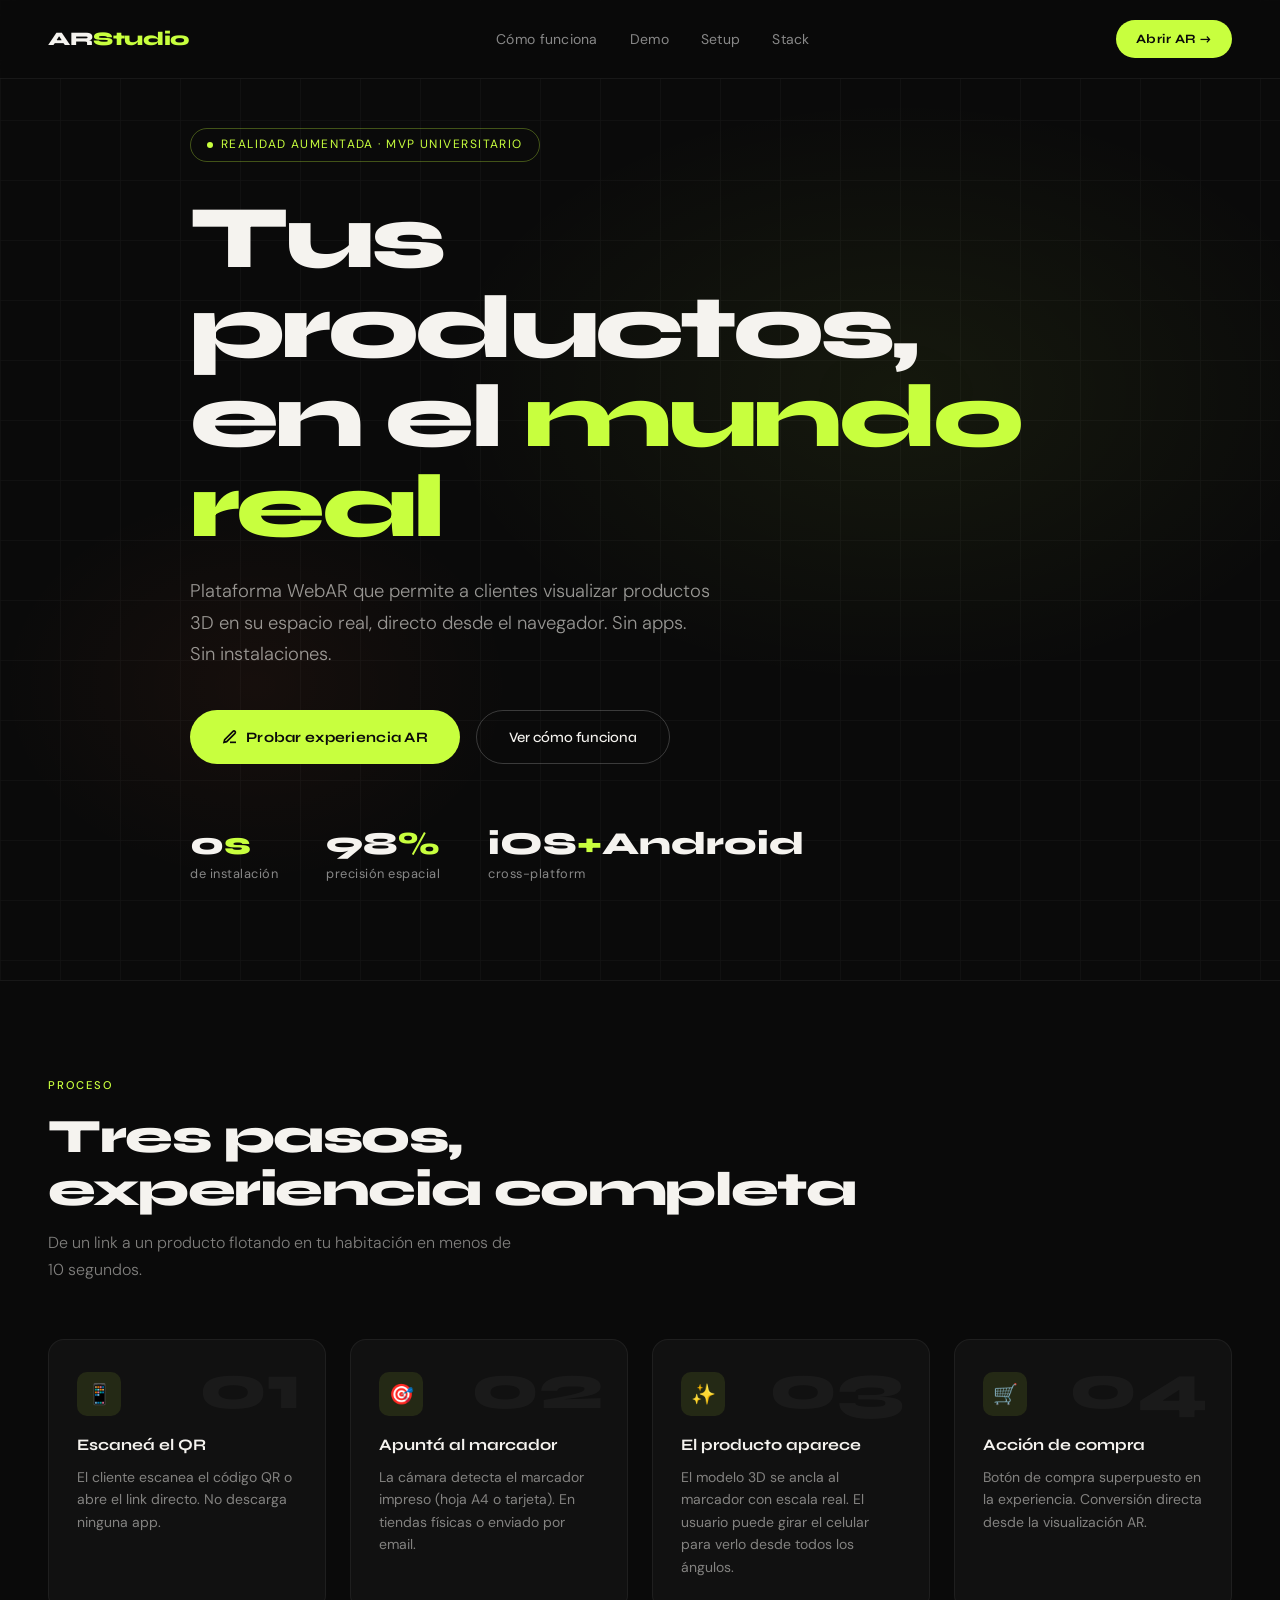
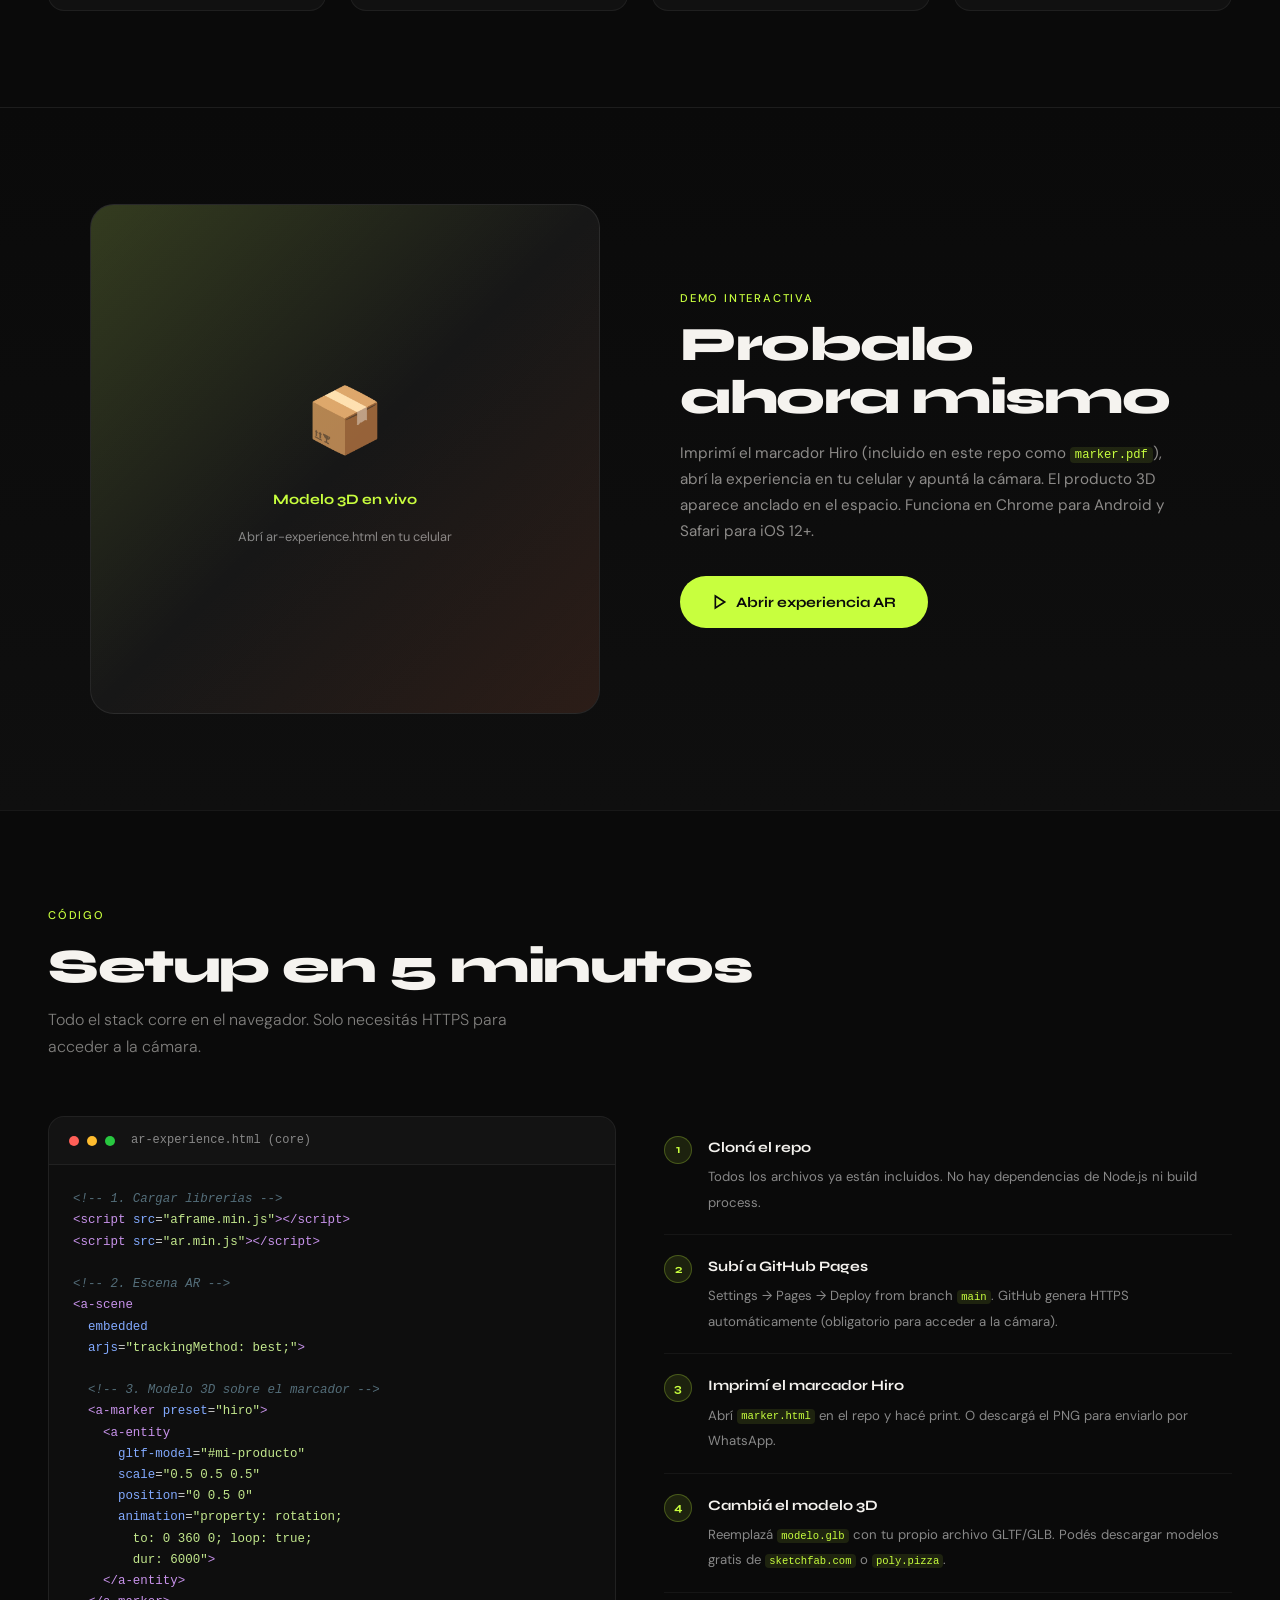
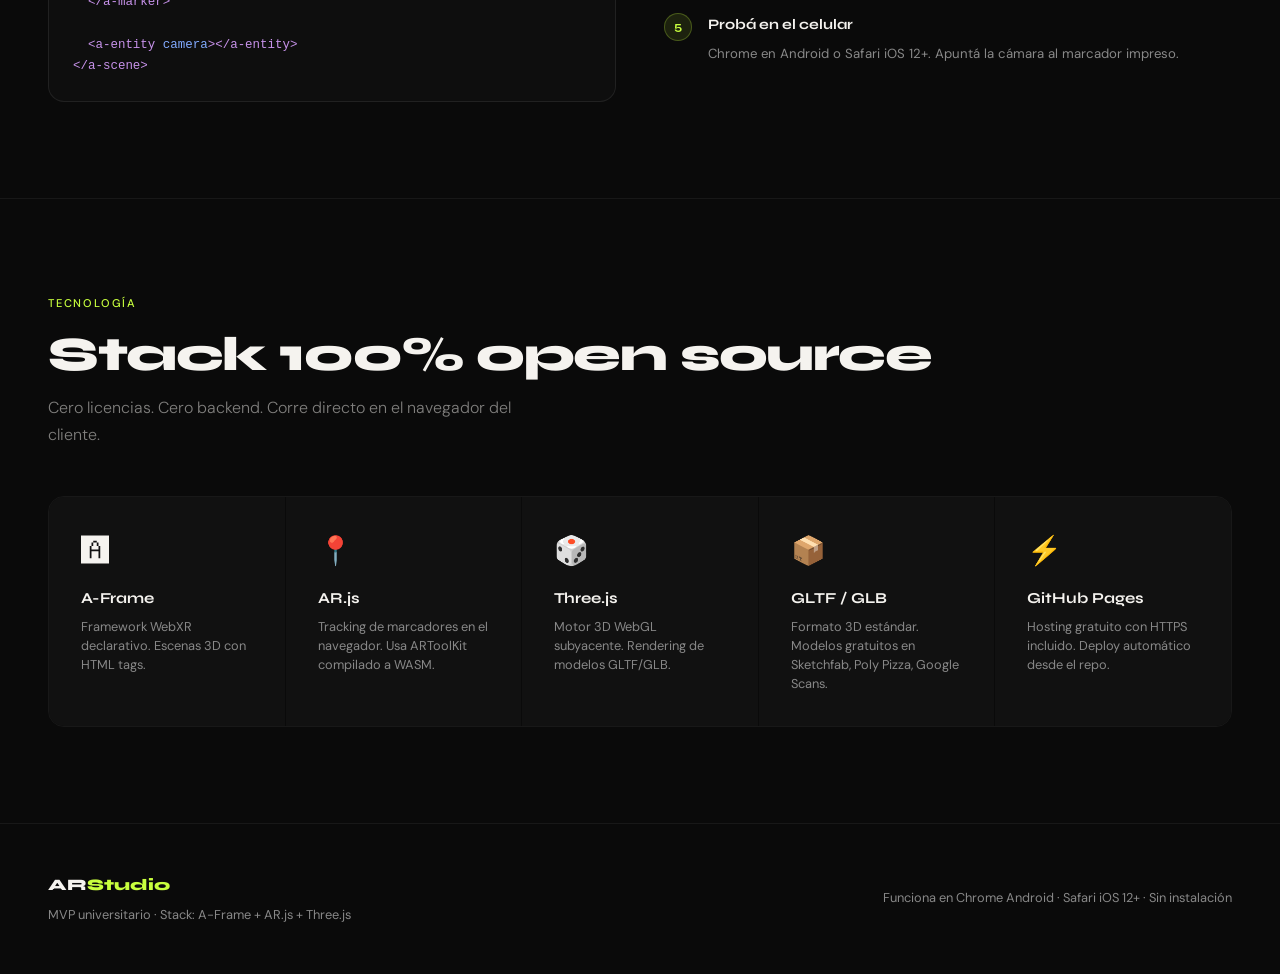
==== index.html @ fd7f3091 "feat: MVP WebAR inicial — A-Frame + AR.js + marcador Hiro" ====
<!DOCTYPE html>
<html lang="es">
<head>
<meta charset="UTF-8">
<meta name="viewport" content="width=device-width, initial-scale=1.0">
<title>ARStudio — Visualizador AR de Productos</title>
<link rel="preconnect" href="https://fonts.googleapis.com">
<link href="https://fonts.googleapis.com/css2?family=Syne:wght@400;500;700;800&family=DM+Sans:ital,opsz,wght@0,9..40,300;0,9..40,400;1,9..40,300&display=swap" rel="stylesheet">
<style>
:root {
  --black: #0a0a0a;
  --white: #f5f3ef;
  --accent: #c8ff3e;
  --accent2: #ff6b35;
  --gray: #888;
  --card-bg: #111;
}
* { margin: 0; padding: 0; box-sizing: border-box; }
html { scroll-behavior: smooth; }
body {
  background: var(--black);
  color: var(--white);
  font-family: 'DM Sans', sans-serif;
  font-size: 16px;
  line-height: 1.6;
  overflow-x: hidden;
}

/* NAV */
nav {
  position: fixed; top: 0; left: 0; right: 0; z-index: 100;
  display: flex; align-items: center; justify-content: space-between;
  padding: 1.25rem 3rem;
  border-bottom: 1px solid rgba(255,255,255,0.06);
  backdrop-filter: blur(12px);
  background: rgba(10,10,10,0.85);
}
.logo {
  font-family: 'Syne', sans-serif;
  font-weight: 800; font-size: 1.2rem;
  letter-spacing: -0.02em;
}
.logo span { color: var(--accent); }
.nav-links { display: flex; gap: 2rem; }
.nav-links a {
  color: var(--gray); font-size: 0.875rem;
  text-decoration: none; letter-spacing: 0.02em;
  transition: color 0.2s;
}
.nav-links a:hover { color: var(--white); }
.nav-cta {
  background: var(--accent); color: var(--black);
  font-family: 'Syne', sans-serif; font-weight: 700;
  font-size: 0.8rem; letter-spacing: 0.04em;
  padding: 0.55rem 1.25rem; border-radius: 2rem;
  text-decoration: none; transition: transform 0.15s, background 0.2s;
}
.nav-cta:hover { transform: scale(1.04); background: #d4ff52; }

/* HERO */
.hero {
  min-height: 100vh;
  display: grid; place-items: center;
  padding: 8rem 3rem 6rem;
  position: relative; overflow: hidden;
}
.hero-bg {
  position: absolute; inset: 0; z-index: 0;
  background:
    radial-gradient(ellipse 60% 50% at 70% 40%, rgba(200,255,62,0.06) 0%, transparent 60%),
    radial-gradient(ellipse 40% 40% at 20% 70%, rgba(255,107,53,0.05) 0%, transparent 50%);
}
.hero-grid {
  position: absolute; inset: 0; z-index: 0; opacity: 0.035;
  background-image: linear-gradient(rgba(255,255,255,0.8) 1px, transparent 1px),
    linear-gradient(90deg, rgba(255,255,255,0.8) 1px, transparent 1px);
  background-size: 60px 60px;
}
.hero-inner { position: relative; z-index: 1; max-width: 900px; }
.hero-tag {
  display: inline-flex; align-items: center; gap: 0.5rem;
  font-size: 0.75rem; font-weight: 400; letter-spacing: 0.12em;
  text-transform: uppercase; color: var(--accent);
  border: 1px solid rgba(200,255,62,0.3);
  padding: 0.4rem 1rem; border-radius: 2rem; margin-bottom: 2rem;
  animation: fadeUp 0.6s ease both;
}
.hero-tag::before {
  content: ''; width: 6px; height: 6px; border-radius: 50%;
  background: var(--accent); animation: pulse 2s infinite;
}
@keyframes pulse { 0%,100%{opacity:1;transform:scale(1)} 50%{opacity:0.5;transform:scale(0.8)} }
h1 {
  font-family: 'Syne', sans-serif;
  font-size: clamp(3rem, 7vw, 6rem);
  font-weight: 800; line-height: 1;
  letter-spacing: -0.04em;
  animation: fadeUp 0.6s 0.1s ease both;
}
h1 em { font-style: normal; color: var(--accent); }
.hero-sub {
  margin-top: 1.5rem; font-size: 1.15rem;
  color: rgba(245,243,239,0.6); max-width: 520px;
  font-weight: 300; line-height: 1.7;
  animation: fadeUp 0.6s 0.2s ease both;
}
.hero-actions {
  display: flex; gap: 1rem; margin-top: 2.5rem; flex-wrap: wrap;
  animation: fadeUp 0.6s 0.3s ease both;
}
.btn-primary {
  background: var(--accent); color: var(--black);
  font-family: 'Syne', sans-serif; font-weight: 700;
  font-size: 0.9rem; letter-spacing: 0.02em;
  padding: 0.9rem 2rem; border-radius: 2rem;
  text-decoration: none; display: inline-flex; align-items: center; gap: 0.5rem;
  transition: transform 0.15s, box-shadow 0.15s;
}
.btn-primary:hover { transform: translateY(-2px); box-shadow: 0 8px 24px rgba(200,255,62,0.3); }
.btn-secondary {
  color: var(--white); font-family: 'Syne', sans-serif; font-weight: 500;
  font-size: 0.9rem; padding: 0.9rem 2rem; border-radius: 2rem;
  text-decoration: none; border: 1px solid rgba(255,255,255,0.2);
  transition: border-color 0.2s, background 0.2s;
}
.btn-secondary:hover { border-color: rgba(255,255,255,0.5); background: rgba(255,255,255,0.05); }
.hero-stats {
  display: flex; gap: 3rem; margin-top: 4rem;
  animation: fadeUp 0.6s 0.4s ease both;
}
.stat-num {
  font-family: 'Syne', sans-serif; font-size: 2rem; font-weight: 800;
  color: var(--white); line-height: 1;
}
.stat-num span { color: var(--accent); }
.stat-label { font-size: 0.8rem; color: var(--gray); margin-top: 0.25rem; letter-spacing: 0.04em; }

@keyframes fadeUp {
  from { opacity: 0; transform: translateY(20px); }
  to { opacity: 1; transform: translateY(0); }
}

/* SECTION BASE */
section { padding: 6rem 3rem; }
.section-label {
  font-size: 0.7rem; letter-spacing: 0.16em; text-transform: uppercase;
  color: var(--accent); margin-bottom: 1rem; font-weight: 500;
}
h2 {
  font-family: 'Syne', sans-serif; font-size: clamp(2rem, 4vw, 3rem);
  font-weight: 800; letter-spacing: -0.03em; line-height: 1.1;
}
.section-sub {
  color: rgba(245,243,239,0.5); font-size: 1rem;
  max-width: 480px; margin-top: 0.75rem; line-height: 1.7; font-weight: 300;
}

/* HOW IT WORKS */
#como-funciona { border-top: 1px solid rgba(255,255,255,0.06); }
.steps-grid {
  display: grid; grid-template-columns: repeat(auto-fit, minmax(220px, 1fr));
  gap: 1.5rem; margin-top: 3.5rem;
}
.step-card {
  background: var(--card-bg);
  border: 1px solid rgba(255,255,255,0.06);
  border-radius: 16px; padding: 2rem 1.75rem;
  position: relative; overflow: hidden;
  transition: border-color 0.3s, transform 0.3s;
}
.step-card:hover { border-color: rgba(200,255,62,0.2); transform: translateY(-4px); }
.step-num {
  font-family: 'Syne', sans-serif; font-size: 4rem; font-weight: 800;
  color: rgba(255,255,255,0.04); position: absolute;
  top: 1rem; right: 1.5rem; line-height: 1;
}
.step-icon {
  width: 44px; height: 44px; border-radius: 10px;
  background: rgba(200,255,62,0.1); display: flex; align-items: center;
  justify-content: center; font-size: 1.25rem; margin-bottom: 1rem;
}
.step-title {
  font-family: 'Syne', sans-serif; font-size: 1rem; font-weight: 700;
  margin-bottom: 0.5rem;
}
.step-desc { font-size: 0.875rem; color: rgba(245,243,239,0.5); line-height: 1.6; }

/* DEMO SECTION */
#demo {
  background: linear-gradient(180deg, var(--black) 0%, #0f0f0f 100%);
  border-top: 1px solid rgba(255,255,255,0.06);
}
.demo-inner {
  display: grid; grid-template-columns: 1fr 1fr; gap: 5rem; align-items: center;
  max-width: 1100px; margin: 0 auto;
}
.demo-visual {
  aspect-ratio: 1; border-radius: 24px;
  background: linear-gradient(135deg, #1a1a1a 0%, #141414 100%);
  border: 1px solid rgba(255,255,255,0.08);
  display: flex; flex-direction: column; align-items: center; justify-content: center;
  gap: 1rem; position: relative; overflow: hidden;
}
.demo-visual::before {
  content: ''; position: absolute; inset: -1px;
  background: linear-gradient(135deg, rgba(200,255,62,0.15), transparent 50%, rgba(255,107,53,0.1));
  border-radius: inherit; pointer-events: none;
}
.demo-icon { font-size: 4rem; }
.demo-label {
  font-family: 'Syne', sans-serif; font-size: 0.9rem; font-weight: 700;
  color: var(--accent);
}
.demo-sub-label { font-size: 0.8rem; color: var(--gray); }
.demo-content .section-label { margin-bottom: 0.75rem; }
.demo-content h2 { margin-bottom: 1rem; }
.demo-content p { color: rgba(245,243,239,0.55); font-size: 0.95rem; line-height: 1.7; margin-bottom: 2rem; }
.demo-link {
  display: inline-flex; align-items: center; gap: 0.5rem;
  background: var(--accent); color: var(--black);
  font-family: 'Syne', sans-serif; font-weight: 700; font-size: 0.9rem;
  padding: 0.9rem 2rem; border-radius: 2rem; text-decoration: none;
  transition: transform 0.15s, box-shadow 0.15s;
}
.demo-link:hover { transform: translateY(-2px); box-shadow: 0 8px 24px rgba(200,255,62,0.3); }
.demo-link svg { width: 16px; height: 16px; }

/* SETUP */
#setup { border-top: 1px solid rgba(255,255,255,0.06); }
.setup-grid { display: grid; grid-template-columns: 1fr 1fr; gap: 3rem; margin-top: 3.5rem; align-items: start; }
.code-block {
  background: #0e0e0e; border: 1px solid rgba(255,255,255,0.08);
  border-radius: 16px; overflow: hidden;
}
.code-header {
  display: flex; align-items: center; gap: 0.5rem;
  padding: 0.875rem 1.25rem;
  border-bottom: 1px solid rgba(255,255,255,0.06);
  background: rgba(255,255,255,0.02);
}
.dot { width: 10px; height: 10px; border-radius: 50%; }
.dot-r { background: #ff5f57; }
.dot-y { background: #febc2e; }
.dot-g { background: #28c840; }
.code-filename { font-size: 0.75rem; color: var(--gray); margin-left: 0.5rem; font-family: monospace; }
.code-block pre {
  padding: 1.5rem; font-family: 'Courier New', monospace;
  font-size: 0.78rem; line-height: 1.7; color: #ccc;
  overflow-x: auto; white-space: pre;
}
.code-block .kw { color: #c792ea; }
.code-block .str { color: #c3e88d; }
.code-block .attr { color: #82aaff; }
.code-block .val { color: #f78c6c; }
.code-block .cm { color: #546e7a; font-style: italic; }
.setup-steps-list { list-style: none; }
.setup-steps-list li {
  display: flex; gap: 1rem; padding: 1.25rem 0;
  border-bottom: 1px solid rgba(255,255,255,0.05);
}
.setup-steps-list li:last-child { border-bottom: none; }
.setup-step-n {
  width: 28px; height: 28px; border-radius: 50%; flex-shrink: 0;
  background: rgba(200,255,62,0.1); border: 1px solid rgba(200,255,62,0.25);
  display: flex; align-items: center; justify-content: center;
  font-family: 'Syne', sans-serif; font-size: 0.75rem; font-weight: 700; color: var(--accent);
}
.setup-step-text strong { display: block; font-family: 'Syne', sans-serif; font-size: 0.9rem; margin-bottom: 0.25rem; }
.setup-step-text span { font-size: 0.825rem; color: var(--gray); line-height: 1.6; }
code {
  font-family: monospace; background: rgba(200,255,62,0.1);
  color: var(--accent); padding: 0.1em 0.4em; border-radius: 4px; font-size: 0.8em;
}

/* STACK */
#stack { border-top: 1px solid rgba(255,255,255,0.06); }
.stack-grid { display: grid; grid-template-columns: repeat(auto-fit, minmax(200px, 1fr)); gap: 1px; margin-top: 3rem; border: 1px solid rgba(255,255,255,0.06); border-radius: 16px; overflow: hidden; }
.stack-item { padding: 2rem; background: var(--card-bg); transition: background 0.2s; }
.stack-item:hover { background: #161616; }
.stack-logo { font-size: 1.75rem; margin-bottom: 0.75rem; }
.stack-name { font-family: 'Syne', sans-serif; font-size: 0.95rem; font-weight: 700; margin-bottom: 0.4rem; }
.stack-role { font-size: 0.8rem; color: var(--gray); line-height: 1.5; }

/* FOOTER */
footer {
  padding: 3rem; border-top: 1px solid rgba(255,255,255,0.06);
  display: flex; justify-content: space-between; align-items: center; flex-wrap: gap;
  gap: 1rem;
}
.footer-logo { font-family: 'Syne', sans-serif; font-weight: 800; }
.footer-logo span { color: var(--accent); }
.footer-note { font-size: 0.8rem; color: var(--gray); }

/* RESPONSIVE */
@media (max-width: 768px) {
  nav { padding: 1rem 1.25rem; }
  .nav-links { display: none; }
  section { padding: 4rem 1.25rem; }
  .hero { padding: 7rem 1.25rem 4rem; }
  .hero-stats { gap: 1.5rem; flex-wrap: wrap; }
  .demo-inner { grid-template-columns: 1fr; gap: 2.5rem; }
  .setup-grid { grid-template-columns: 1fr; }
  footer { flex-direction: column; align-items: flex-start; }
}
</style>
</head>
<body>

<nav>
  <div class="logo">AR<span>Studio</span></div>
  <div class="nav-links">
    <a href="#como-funciona">Cómo funciona</a>
    <a href="#demo">Demo</a>
    <a href="#setup">Setup</a>
    <a href="#stack">Stack</a>
  </div>
  <a href="ar-experience.html" class="nav-cta">Abrir AR →</a>
</nav>

<section class="hero">
  <div class="hero-bg"></div>
  <div class="hero-grid"></div>
  <div class="hero-inner">
    <div class="hero-tag">Realidad Aumentada · MVP Universitario</div>
    <h1>Tus productos,<br>en el <em>mundo real</em></h1>
    <p class="hero-sub">
      Plataforma WebAR que permite a clientes visualizar productos 3D en su espacio real, 
      directo desde el navegador. Sin apps. Sin instalaciones.
    </p>
    <div class="hero-actions">
      <a href="ar-experience.html" class="btn-primary">
        <svg width="16" height="16" viewBox="0 0 24 24" fill="none" stroke="currentColor" stroke-width="2.5"><path d="M12 20h9"/><path d="M16.5 3.5a2.121 2.121 0 013 3L7 19l-4 1 1-4L16.5 3.5z"/></svg>
        Probar experiencia AR
      </a>
      <a href="#como-funciona" class="btn-secondary">Ver cómo funciona</a>
    </div>
    <div class="hero-stats">
      <div>
        <div class="stat-num">0<span>s</span></div>
        <div class="stat-label">de instalación</div>
      </div>
      <div>
        <div class="stat-num">98<span>%</span></div>
        <div class="stat-label">precisión espacial</div>
      </div>
      <div>
        <div class="stat-num">iOS<span>+</span>Android</div>
        <div class="stat-label">cross-platform</div>
      </div>
    </div>
  </div>
</section>

<section id="como-funciona">
  <div class="section-label">Proceso</div>
  <h2>Tres pasos,<br>experiencia completa</h2>
  <p class="section-sub">De un link a un producto flotando en tu habitación en menos de 10 segundos.</p>
  <div class="steps-grid">
    <div class="step-card">
      <div class="step-num">01</div>
      <div class="step-icon">📱</div>
      <div class="step-title">Escaneá el QR</div>
      <div class="step-desc">El cliente escanea el código QR o abre el link directo. No descarga ninguna app.</div>
    </div>
    <div class="step-card">
      <div class="step-icon">🎯</div>
      <div class="step-num">02</div>
      <div class="step-title">Apuntá al marcador</div>
      <div class="step-desc">La cámara detecta el marcador impreso (hoja A4 o tarjeta). En tiendas físicas o enviado por email.</div>
    </div>
    <div class="step-card">
      <div class="step-icon">✨</div>
      <div class="step-num">03</div>
      <div class="step-title">El producto aparece</div>
      <div class="step-desc">El modelo 3D se ancla al marcador con escala real. El usuario puede girar el celular para verlo desde todos los ángulos.</div>
    </div>
    <div class="step-card">
      <div class="step-icon">🛒</div>
      <div class="step-num">04</div>
      <div class="step-title">Acción de compra</div>
      <div class="step-desc">Botón de compra superpuesto en la experiencia. Conversión directa desde la visualización AR.</div>
    </div>
  </div>
</section>

<section id="demo">
  <div class="demo-inner">
    <div class="demo-visual">
      <div class="demo-icon">📦</div>
      <div class="demo-label">Modelo 3D en vivo</div>
      <div class="demo-sub-label">Abrí ar-experience.html en tu celular</div>
    </div>
    <div class="demo-content">
      <div class="section-label">Demo interactiva</div>
      <h2>Probalo ahora mismo</h2>
      <p>
        Imprimí el marcador Hiro (incluido en este repo como <code>marker.pdf</code>), 
        abrí la experiencia en tu celular y apuntá la cámara. El producto 3D aparece anclado en el espacio.
        Funciona en Chrome para Android y Safari para iOS 12+.
      </p>
      <a href="ar-experience.html" class="demo-link">
        <svg viewBox="0 0 24 24" fill="none" stroke="currentColor" stroke-width="2.5"><polygon points="5 3 19 12 5 21 5 3"></polygon></svg>
        Abrir experiencia AR
      </a>
    </div>
  </div>
</section>

<section id="setup">
  <div class="section-label">Código</div>
  <h2>Setup en 5 minutos</h2>
  <p class="section-sub">Todo el stack corre en el navegador. Solo necesitás HTTPS para acceder a la cámara.</p>
  <div class="setup-grid">
    <div class="code-block">
      <div class="code-header">
        <div class="dot dot-r"></div><div class="dot dot-y"></div><div class="dot dot-g"></div>
        <span class="code-filename">ar-experience.html (core)</span>
      </div>
      <pre><span class="cm">&lt;!-- 1. Cargar librerías --&gt;</span>
<span class="kw">&lt;script</span> <span class="attr">src</span>=<span class="str">"aframe.min.js"</span><span class="kw">&gt;&lt;/script&gt;</span>
<span class="kw">&lt;script</span> <span class="attr">src</span>=<span class="str">"ar.min.js"</span><span class="kw">&gt;&lt;/script&gt;</span>

<span class="cm">&lt;!-- 2. Escena AR --&gt;</span>
<span class="kw">&lt;a-scene</span>
  <span class="attr">embedded</span>
  <span class="attr">arjs</span>=<span class="str">"trackingMethod: best;"</span><span class="kw">&gt;</span>

  <span class="cm">&lt;!-- 3. Modelo 3D sobre el marcador --&gt;</span>
  <span class="kw">&lt;a-marker</span> <span class="attr">preset</span>=<span class="str">"hiro"</span><span class="kw">&gt;</span>
    <span class="kw">&lt;a-entity</span>
      <span class="attr">gltf-model</span>=<span class="str">"#mi-producto"</span>
      <span class="attr">scale</span>=<span class="str">"0.5 0.5 0.5"</span>
      <span class="attr">position</span>=<span class="str">"0 0.5 0"</span>
      <span class="attr">animation</span>=<span class="str">"property: rotation;
        to: 0 360 0; loop: true;
        dur: 6000"</span><span class="kw">&gt;
    &lt;/a-entity&gt;</span>
  <span class="kw">&lt;/a-marker&gt;</span>

  <span class="kw">&lt;a-entity</span> <span class="attr">camera</span><span class="kw">&gt;&lt;/a-entity&gt;</span>
<span class="kw">&lt;/a-scene&gt;</span></pre>
    </div>
    <ul class="setup-steps-list">
      <li>
        <div class="setup-step-n">1</div>
        <div class="setup-step-text">
          <strong>Cloná el repo</strong>
          <span>Todos los archivos ya están incluidos. No hay dependencias de Node.js ni build process.</span>
        </div>
      </li>
      <li>
        <div class="setup-step-n">2</div>
        <div class="setup-step-text">
          <strong>Subí a GitHub Pages</strong>
          <span>Settings → Pages → Deploy from branch <code>main</code>. GitHub genera HTTPS automáticamente (obligatorio para acceder a la cámara).</span>
        </div>
      </li>
      <li>
        <div class="setup-step-n">3</div>
        <div class="setup-step-text">
          <strong>Imprimí el marcador Hiro</strong>
          <span>Abrí <code>marker.html</code> en el repo y hacé print. O descargá el PNG para enviarlo por WhatsApp.</span>
        </div>
      </li>
      <li>
        <div class="setup-step-n">4</div>
        <div class="setup-step-text">
          <strong>Cambiá el modelo 3D</strong>
          <span>Reemplazá <code>modelo.glb</code> con tu propio archivo GLTF/GLB. Podés descargar modelos gratis de <code>sketchfab.com</code> o <code>poly.pizza</code>.</span>
        </div>
      </li>
      <li>
        <div class="setup-step-n">5</div>
        <div class="setup-step-text">
          <strong>Probá en el celular</strong>
          <span>Chrome en Android o Safari iOS 12+. Apuntá la cámara al marcador impreso.</span>
        </div>
      </li>
    </ul>
  </div>
</section>

<section id="stack">
  <div class="section-label">Tecnología</div>
  <h2>Stack 100% open source</h2>
  <p class="section-sub">Cero licencias. Cero backend. Corre directo en el navegador del cliente.</p>
  <div class="stack-grid">
    <div class="stack-item">
      <div class="stack-logo">🅰</div>
      <div class="stack-name">A-Frame</div>
      <div class="stack-role">Framework WebXR declarativo. Escenas 3D con HTML tags.</div>
    </div>
    <div class="stack-item">
      <div class="stack-logo">📍</div>
      <div class="stack-name">AR.js</div>
      <div class="stack-role">Tracking de marcadores en el navegador. Usa ARToolKit compilado a WASM.</div>
    </div>
    <div class="stack-item">
      <div class="stack-logo">🎲</div>
      <div class="stack-name">Three.js</div>
      <div class="stack-role">Motor 3D WebGL subyacente. Rendering de modelos GLTF/GLB.</div>
    </div>
    <div class="stack-item">
      <div class="stack-logo">📦</div>
      <div class="stack-name">GLTF / GLB</div>
      <div class="stack-role">Formato 3D estándar. Modelos gratuitos en Sketchfab, Poly Pizza, Google Scans.</div>
    </div>
    <div class="stack-item">
      <div class="stack-logo">⚡</div>
      <div class="stack-name">GitHub Pages</div>
      <div class="stack-role">Hosting gratuito con HTTPS incluido. Deploy automático desde el repo.</div>
    </div>
  </div>
</section>

<footer>
  <div>
    <div class="footer-logo">AR<span>Studio</span></div>
    <div class="footer-note" style="margin-top: 0.5rem;">MVP universitario · Stack: A-Frame + AR.js + Three.js</div>
  </div>
  <div class="footer-note">
    Funciona en Chrome Android · Safari iOS 12+ · Sin instalación
  </div>
</footer>

</body>
</html>
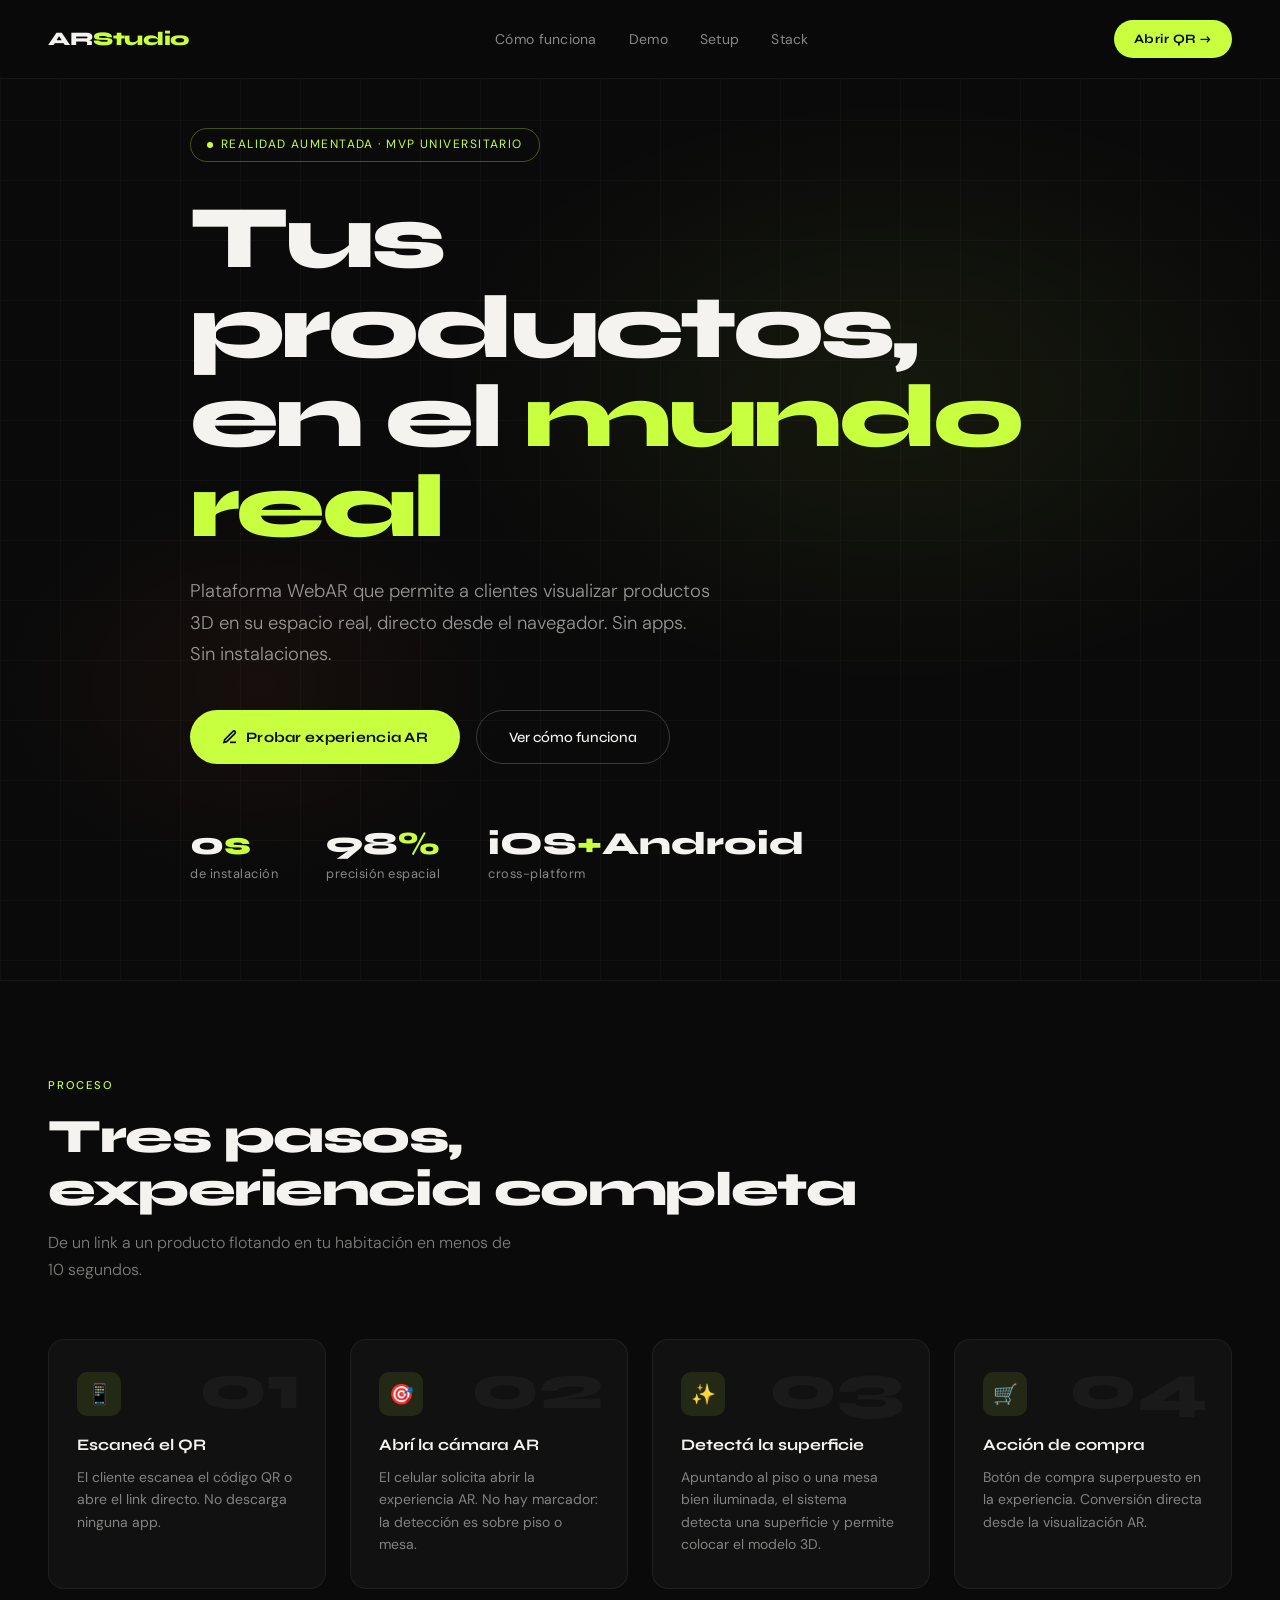
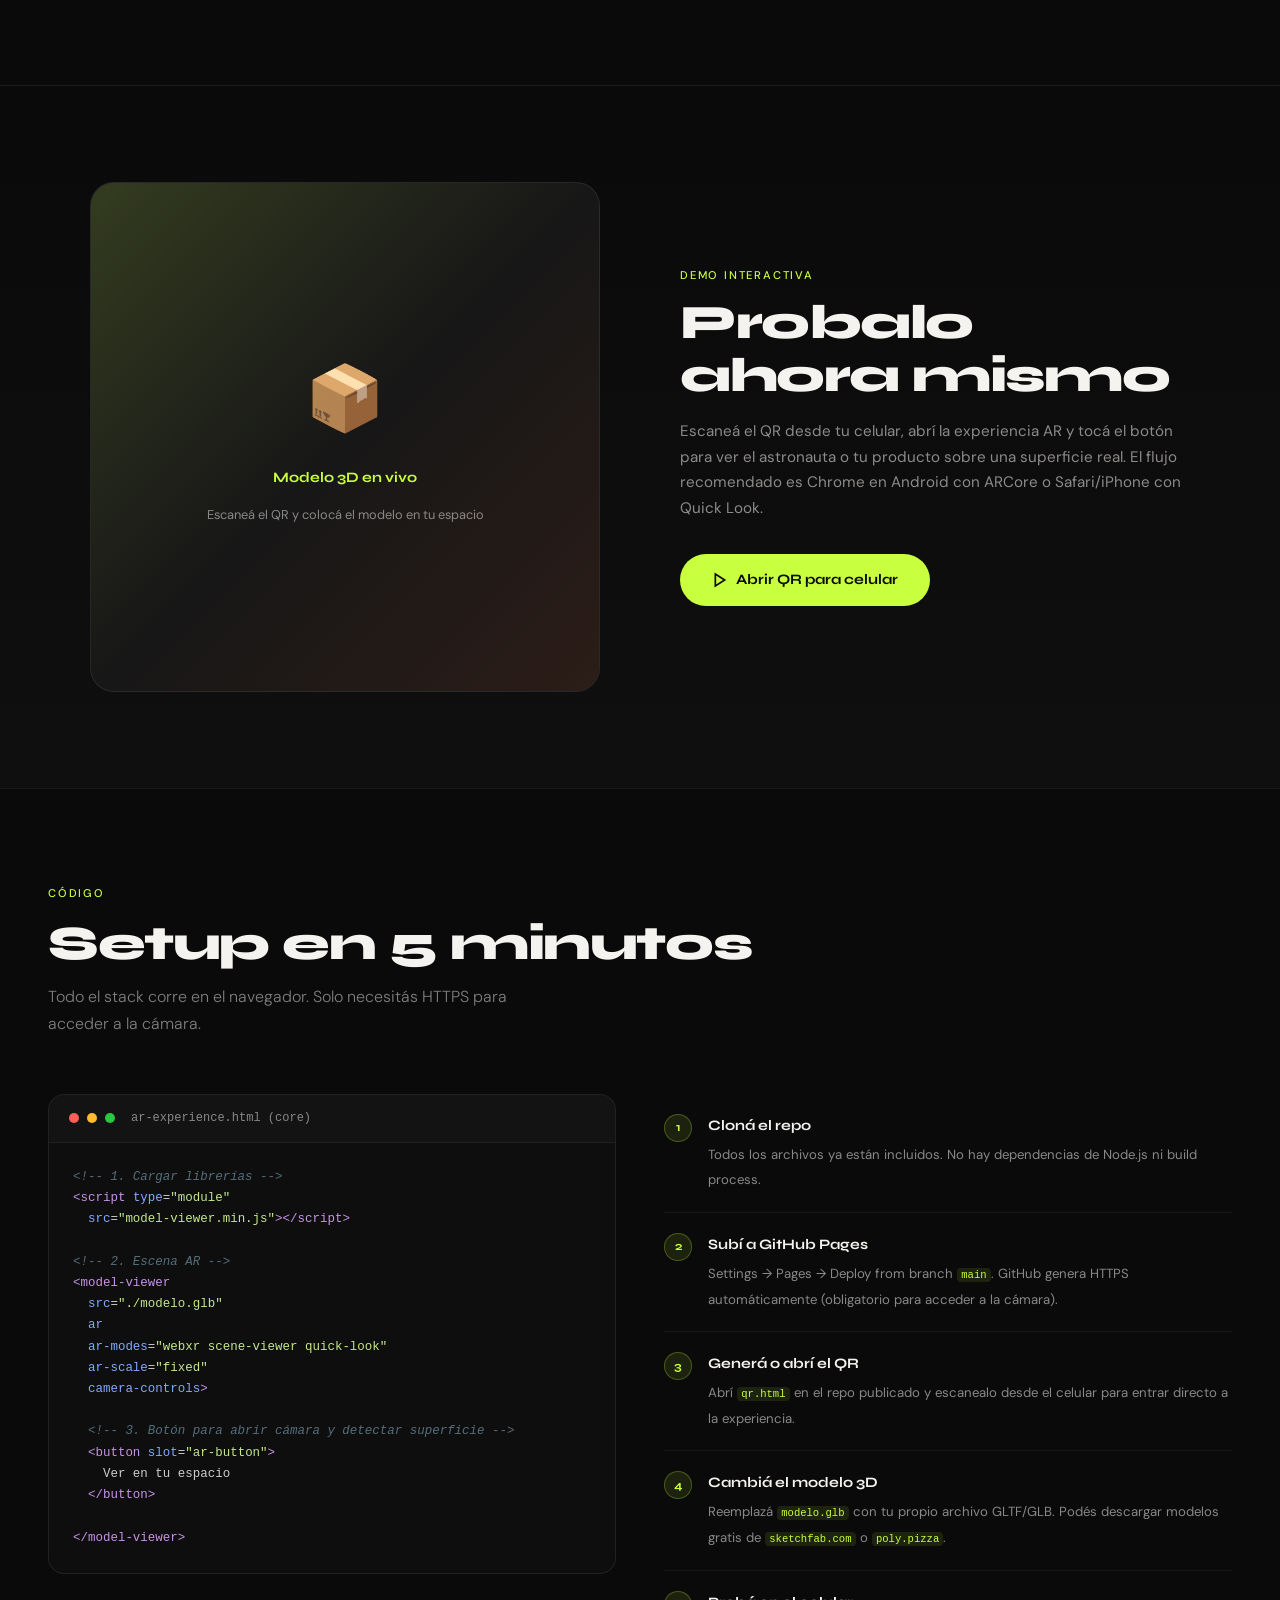
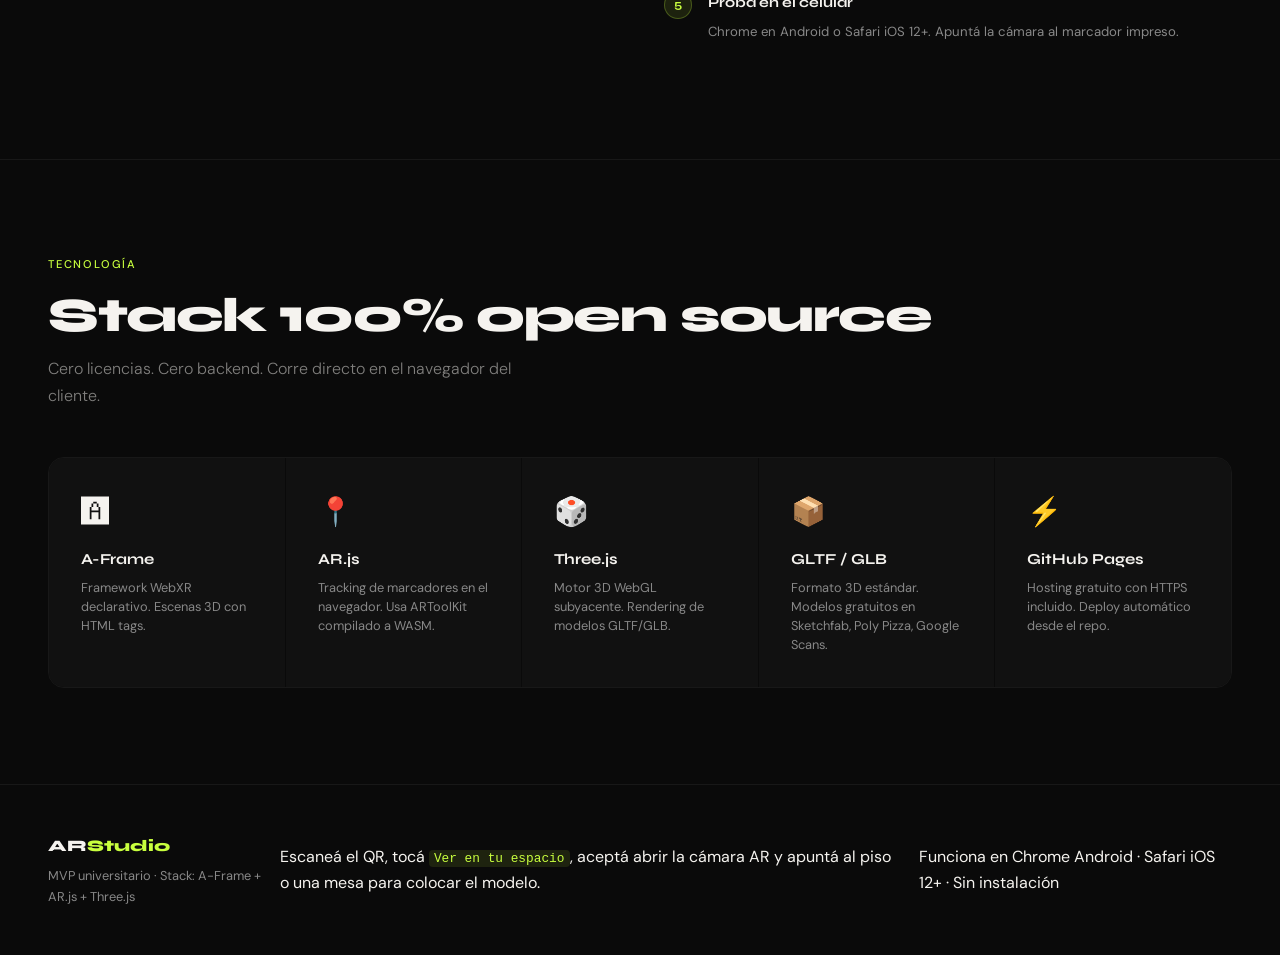
==== commit 5a982461: "feat: flujo móvil completo con QR y AR de superficie" ====
--- a/index.html
+++ b/index.html
@@ -314,7 +314,7 @@
     <a href="#setup">Setup</a>
     <a href="#stack">Stack</a>
   </div>
-  <a href="ar-experience.html" class="nav-cta">Abrir AR →</a>
+  <a href="qr.html" class="nav-cta">Abrir QR →</a>
 </nav>
 
 <section class="hero">
@@ -365,14 +365,14 @@
     <div class="step-card">
       <div class="step-icon">🎯</div>
       <div class="step-num">02</div>
-      <div class="step-title">Apuntá al marcador</div>
-      <div class="step-desc">La cámara detecta el marcador impreso (hoja A4 o tarjeta). En tiendas físicas o enviado por email.</div>
+      <div class="step-title">Abrí la cámara AR</div>
+      <div class="step-desc">El celular solicita abrir la experiencia AR. No hay marcador: la detección es sobre piso o mesa.</div>
     </div>
     <div class="step-card">
       <div class="step-icon">✨</div>
       <div class="step-num">03</div>
-      <div class="step-title">El producto aparece</div>
-      <div class="step-desc">El modelo 3D se ancla al marcador con escala real. El usuario puede girar el celular para verlo desde todos los ángulos.</div>
+      <div class="step-title">Detectá la superficie</div>
+      <div class="step-desc">Apuntando al piso o una mesa bien iluminada, el sistema detecta una superficie y permite colocar el modelo 3D.</div>
     </div>
     <div class="step-card">
       <div class="step-icon">🛒</div>
@@ -388,19 +388,18 @@
     <div class="demo-visual">
       <div class="demo-icon">📦</div>
       <div class="demo-label">Modelo 3D en vivo</div>
-      <div class="demo-sub-label">Abrí ar-experience.html en tu celular</div>
+      <div class="demo-sub-label">Escaneá el QR y colocá el modelo en tu espacio</div>
     </div>
     <div class="demo-content">
       <div class="section-label">Demo interactiva</div>
       <h2>Probalo ahora mismo</h2>
       <p>
-        Imprimí el marcador Hiro (incluido en este repo como <code>marker.pdf</code>), 
-        abrí la experiencia en tu celular y apuntá la cámara. El producto 3D aparece anclado en el espacio.
-        Funciona en Chrome para Android y Safari para iOS 12+.
+        Escaneá el QR desde tu celular, abrí la experiencia AR y tocá el botón para ver el astronauta o tu producto sobre una superficie real.
+        El flujo recomendado es Chrome en Android con ARCore o Safari/iPhone con Quick Look.
       </p>
-      <a href="ar-experience.html" class="demo-link">
+      <a href="qr.html" class="demo-link">
         <svg viewBox="0 0 24 24" fill="none" stroke="currentColor" stroke-width="2.5"><polygon points="5 3 19 12 5 21 5 3"></polygon></svg>
-        Abrir experiencia AR
+        Abrir QR para celular
       </a>
     </div>
   </div>
@@ -417,28 +416,23 @@
         <span class="code-filename">ar-experience.html (core)</span>
       </div>
       <pre><span class="cm">&lt;!-- 1. Cargar librerías --&gt;</span>
-<span class="kw">&lt;script</span> <span class="attr">src</span>=<span class="str">"aframe.min.js"</span><span class="kw">&gt;&lt;/script&gt;</span>
-<span class="kw">&lt;script</span> <span class="attr">src</span>=<span class="str">"ar.min.js"</span><span class="kw">&gt;&lt;/script&gt;</span>
+<span class="kw">&lt;script</span> <span class="attr">type</span>=<span class="str">"module"</span>
+  <span class="attr">src</span>=<span class="str">"model-viewer.min.js"</span><span class="kw">&gt;&lt;/script&gt;</span>
 
 <span class="cm">&lt;!-- 2. Escena AR --&gt;</span>
-<span class="kw">&lt;a-scene</span>
-  <span class="attr">embedded</span>
-  <span class="attr">arjs</span>=<span class="str">"trackingMethod: best;"</span><span class="kw">&gt;</span>
-
-  <span class="cm">&lt;!-- 3. Modelo 3D sobre el marcador --&gt;</span>
-  <span class="kw">&lt;a-marker</span> <span class="attr">preset</span>=<span class="str">"hiro"</span><span class="kw">&gt;</span>
-    <span class="kw">&lt;a-entity</span>
-      <span class="attr">gltf-model</span>=<span class="str">"#mi-producto"</span>
-      <span class="attr">scale</span>=<span class="str">"0.5 0.5 0.5"</span>
-      <span class="attr">position</span>=<span class="str">"0 0.5 0"</span>
-      <span class="attr">animation</span>=<span class="str">"property: rotation;
-        to: 0 360 0; loop: true;
-        dur: 6000"</span><span class="kw">&gt;
-    &lt;/a-entity&gt;</span>
-  <span class="kw">&lt;/a-marker&gt;</span>
-
-  <span class="kw">&lt;a-entity</span> <span class="attr">camera</span><span class="kw">&gt;&lt;/a-entity&gt;</span>
-<span class="kw">&lt;/a-scene&gt;</span></pre>
+<span class="kw">&lt;model-viewer</span>
+  <span class="attr">src</span>=<span class="str">"./modelo.glb"</span>
+  <span class="attr">ar</span>
+  <span class="attr">ar-modes</span>=<span class="str">"webxr scene-viewer quick-look"</span>
+  <span class="attr">ar-scale</span>=<span class="str">"fixed"</span>
+  <span class="attr">camera-controls</span><span class="kw">&gt;</span>
+
+  <span class="cm">&lt;!-- 3. Botón para abrir cámara y detectar superficie --&gt;</span>
+  <span class="kw">&lt;button</span> <span class="attr">slot</span>=<span class="str">"ar-button"</span><span class="kw">&gt;</span>
+    Ver en tu espacio
+  <span class="kw">&lt;/button&gt;</span>
+
+<span class="kw">&lt;/model-viewer&gt;</span></pre>
     </div>
     <ul class="setup-steps-list">
       <li>
@@ -458,8 +452,8 @@
       <li>
         <div class="setup-step-n">3</div>
         <div class="setup-step-text">
-          <strong>Imprimí el marcador Hiro</strong>
-          <span>Abrí <code>marker.html</code> en el repo y hacé print. O descargá el PNG para enviarlo por WhatsApp.</span>
+          <strong>Generá o abrí el QR</strong>
+          <span>Abrí <code>qr.html</code> en el repo publicado y escanealo desde el celular para entrar directo a la experiencia.</span>
         </div>
       </li>
       <li>
@@ -518,7 +512,7 @@
     <div class="footer-logo">AR<span>Studio</span></div>
     <div class="footer-note" style="margin-top: 0.5rem;">MVP universitario · Stack: A-Frame + AR.js + Three.js</div>
   </div>
-  <div class="footer-note">
+          <span>Escaneá el QR, tocá <code>Ver en tu espacio</code>, aceptá abrir la cámara AR y apuntá al piso o una mesa para colocar el modelo.</span>
     Funciona en Chrome Android · Safari iOS 12+ · Sin instalación
   </div>
 </footer>
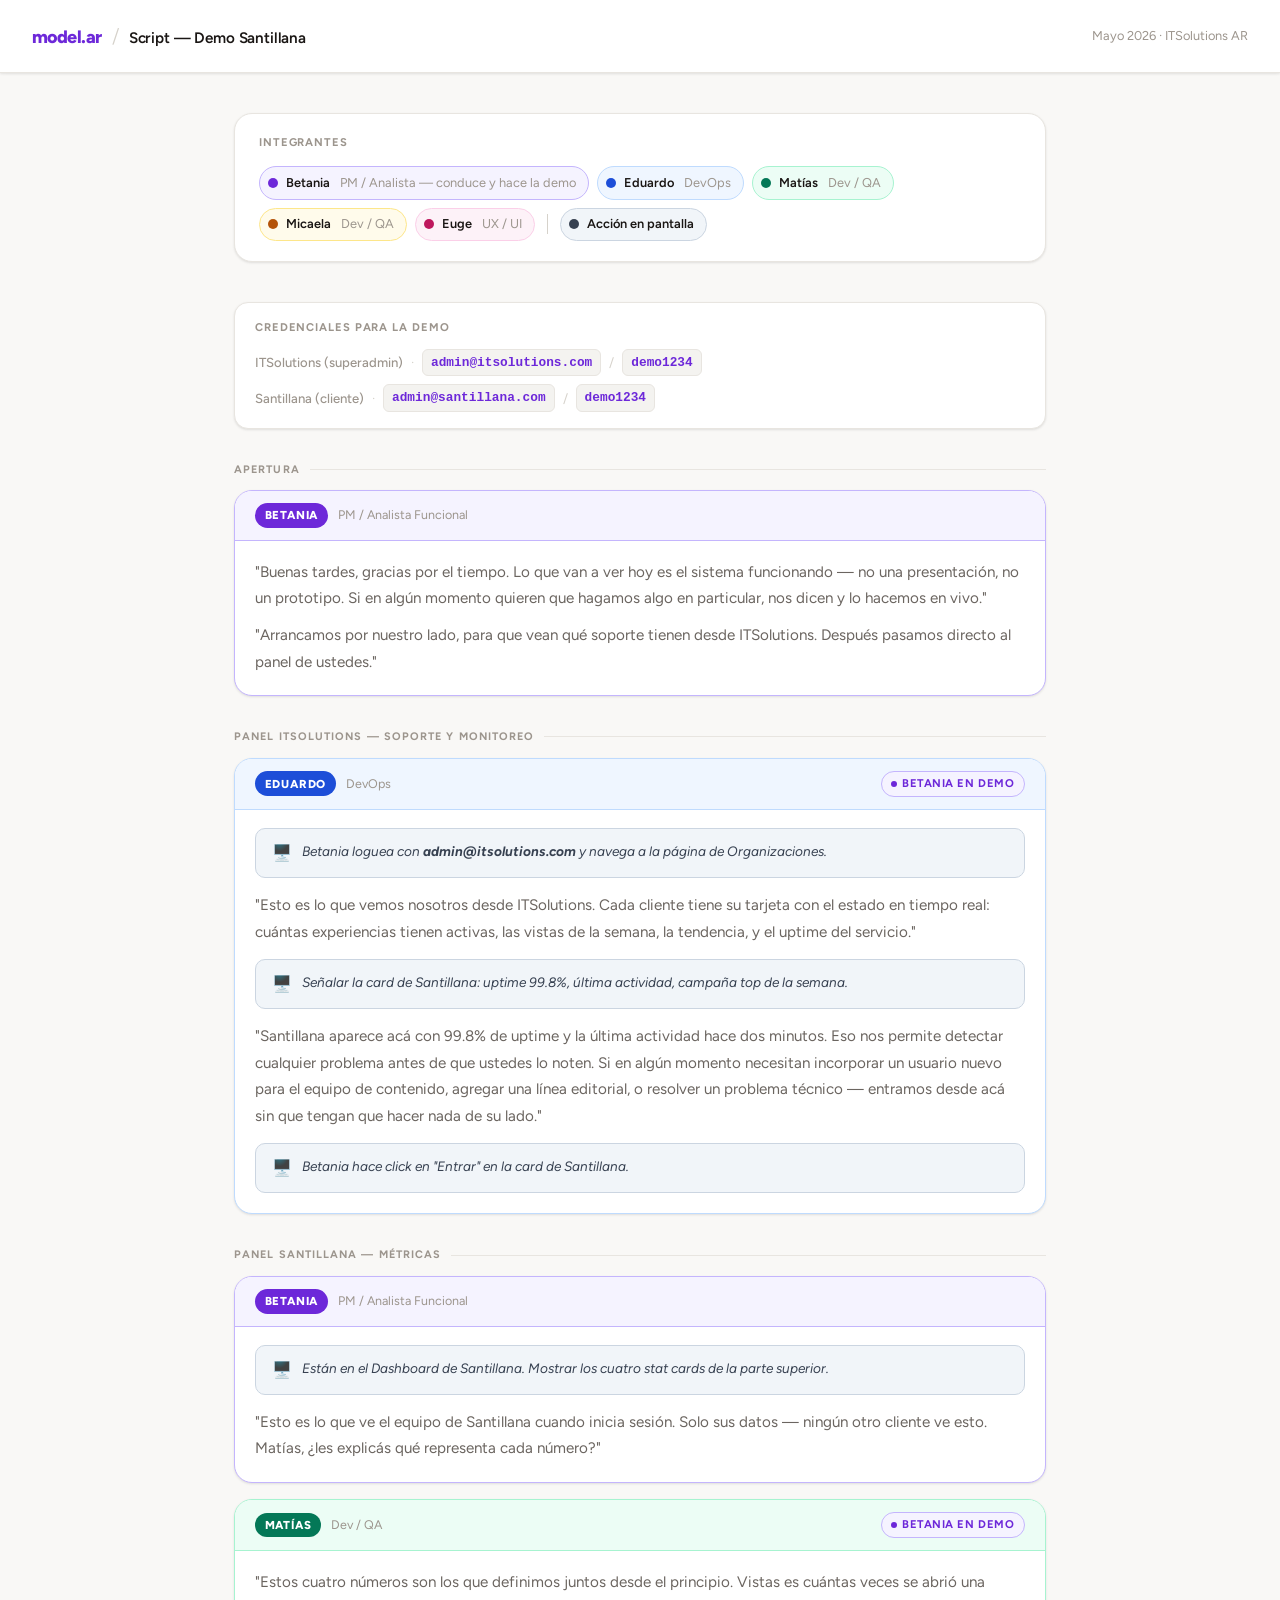
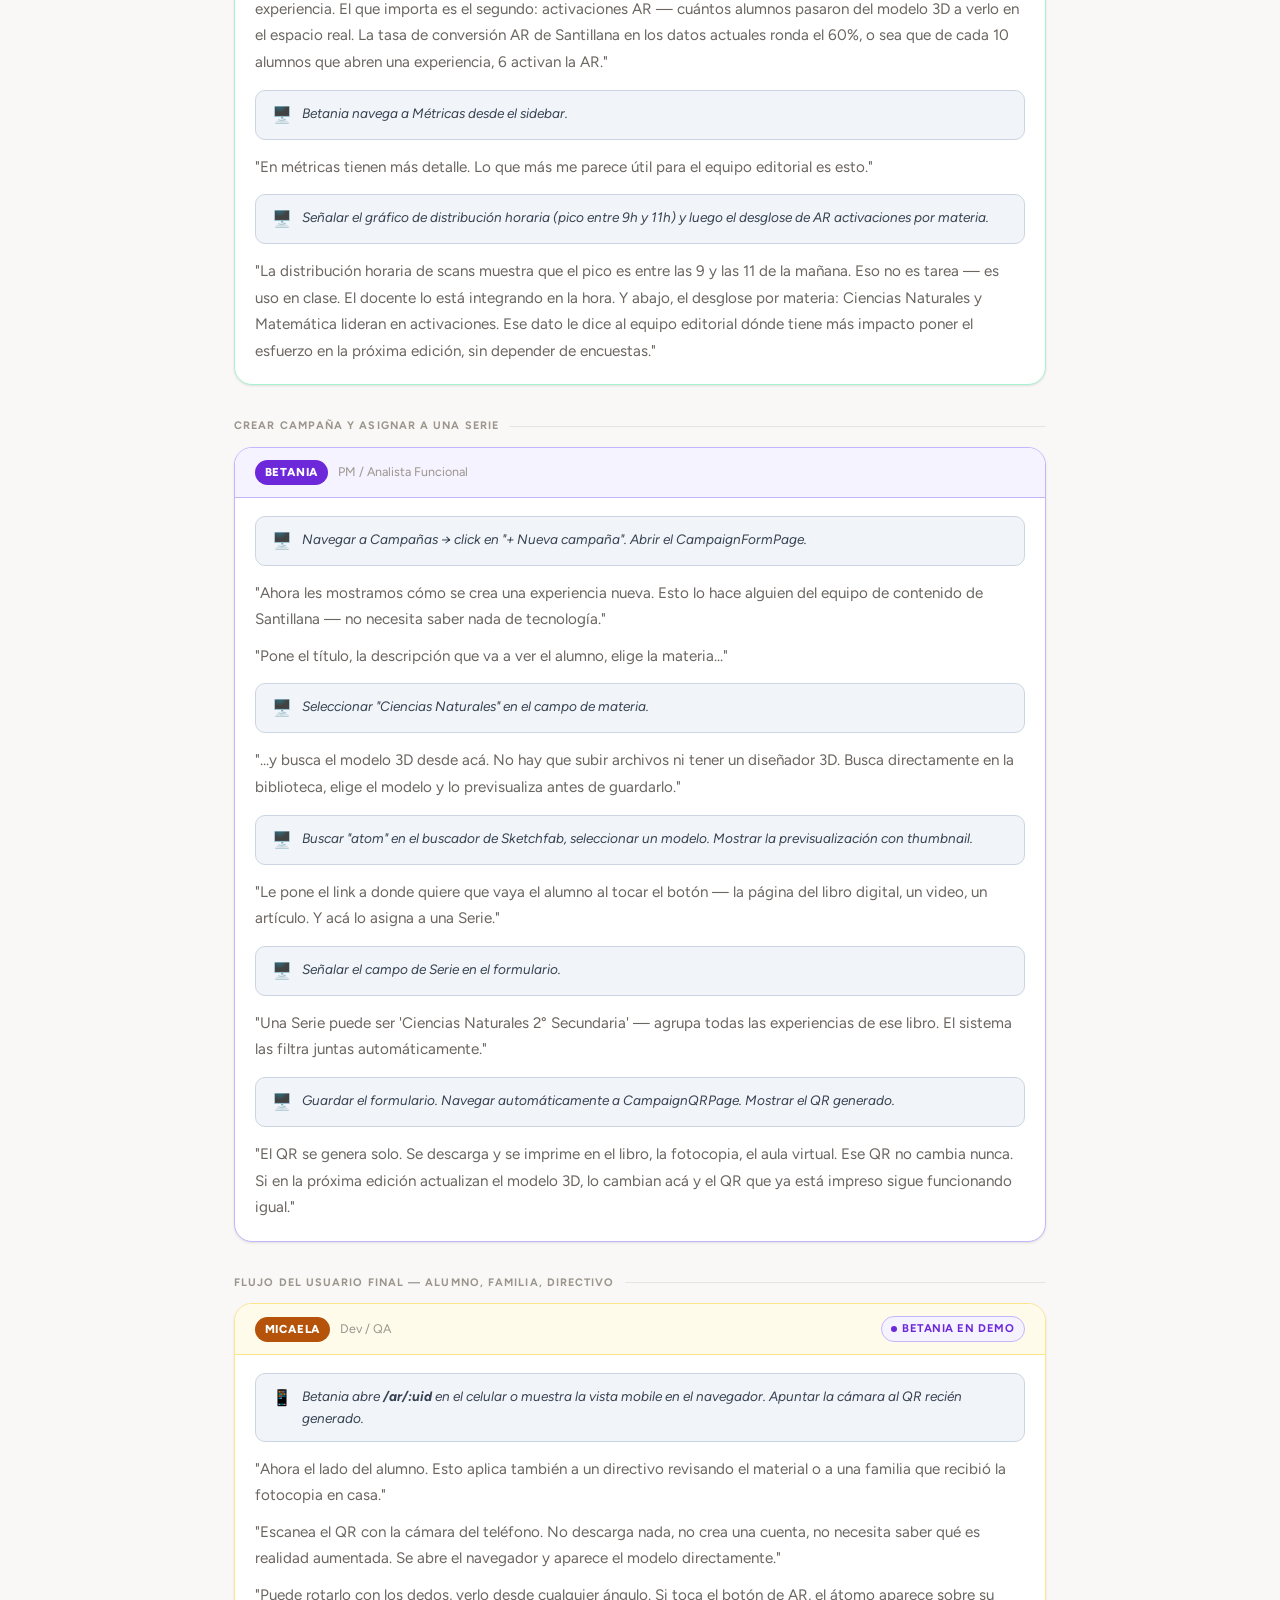
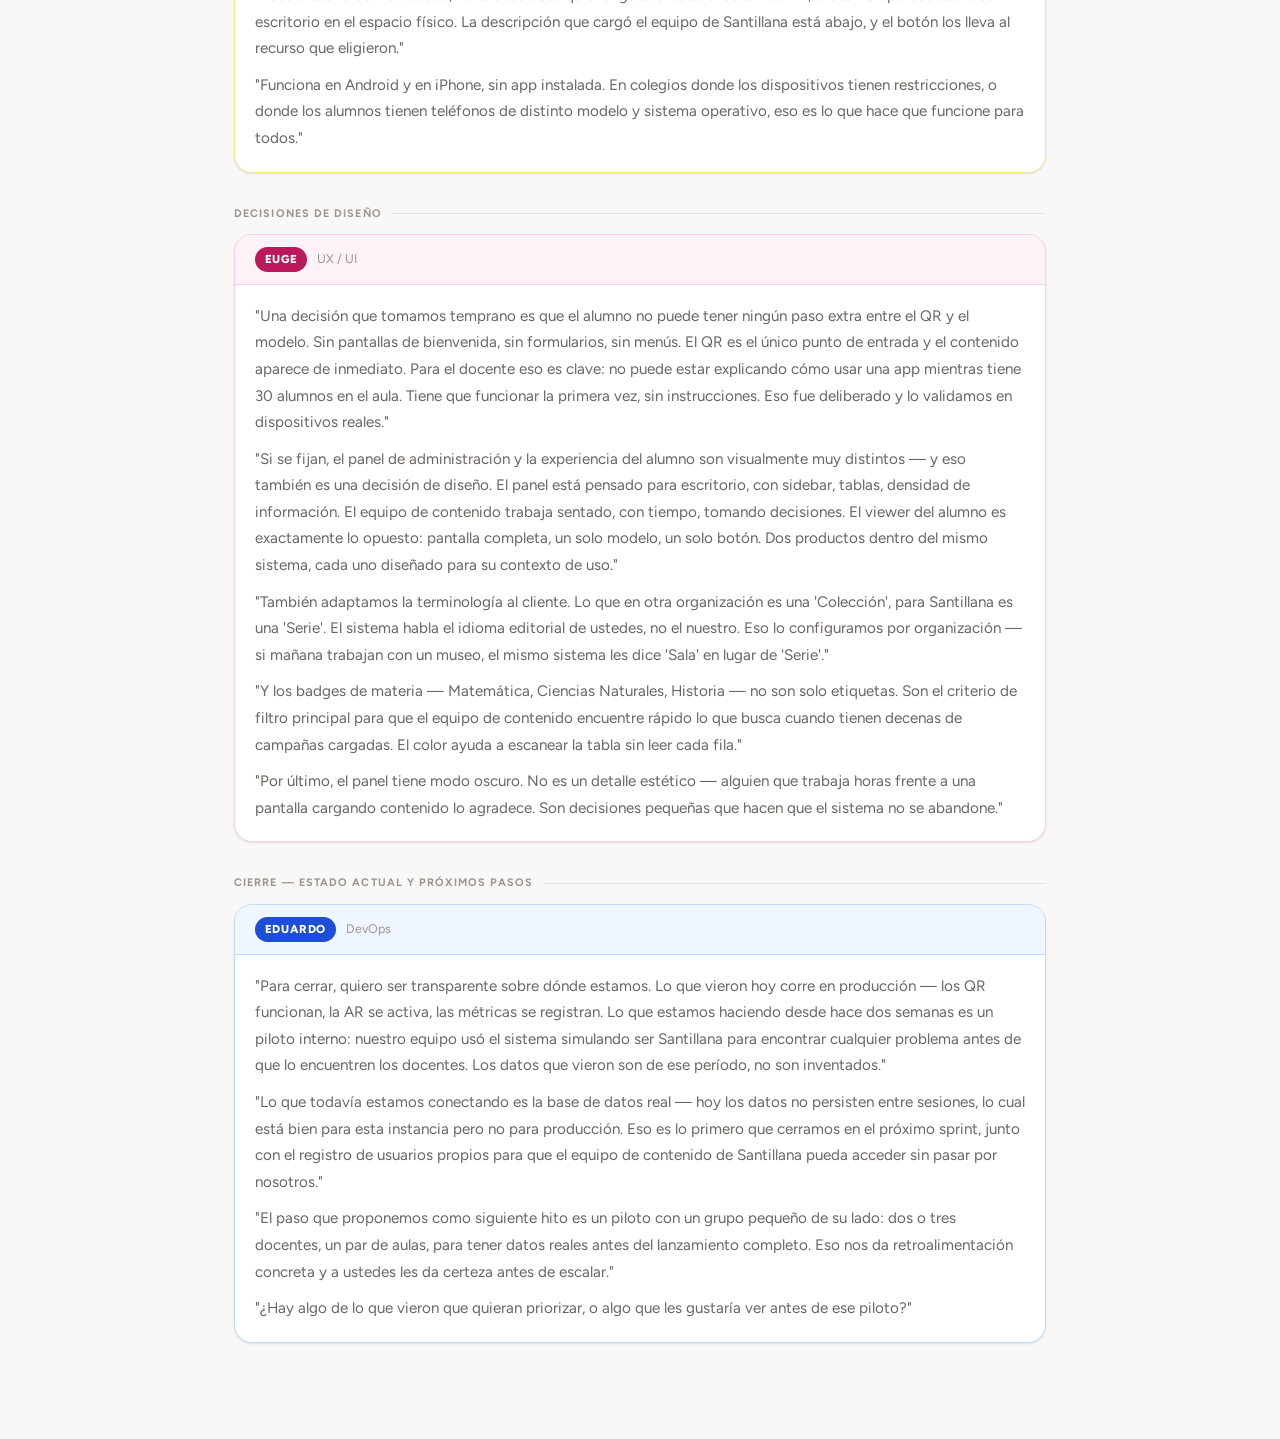
==== commit 0c19ab28: "docs: mover script de demo a index.html para GitHub Pages El MVP de AR pasa a ar-demo.html y el scri" ====
--- a/index.html
+++ b/index.html
@@ -1,521 +1,722 @@
 <!DOCTYPE html>
 <html lang="es">
 <head>
-<meta charset="UTF-8">
-<meta name="viewport" content="width=device-width, initial-scale=1.0">
-<title>ARStudio — Visualizador AR de Productos</title>
-<link rel="preconnect" href="https://fonts.googleapis.com">
-<link href="https://fonts.googleapis.com/css2?family=Syne:wght@400;500;700;800&family=DM+Sans:ital,opsz,wght@0,9..40,300;0,9..40,400;1,9..40,300&display=swap" rel="stylesheet">
-<style>
-:root {
-  --black: #0a0a0a;
-  --white: #f5f3ef;
-  --accent: #c8ff3e;
-  --accent2: #ff6b35;
-  --gray: #888;
-  --card-bg: #111;
-}
-* { margin: 0; padding: 0; box-sizing: border-box; }
-html { scroll-behavior: smooth; }
-body {
-  background: var(--black);
-  color: var(--white);
-  font-family: 'DM Sans', sans-serif;
-  font-size: 16px;
-  line-height: 1.6;
-  overflow-x: hidden;
-}
-
-/* NAV */
-nav {
-  position: fixed; top: 0; left: 0; right: 0; z-index: 100;
-  display: flex; align-items: center; justify-content: space-between;
-  padding: 1.25rem 3rem;
-  border-bottom: 1px solid rgba(255,255,255,0.06);
-  backdrop-filter: blur(12px);
-  background: rgba(10,10,10,0.85);
-}
-.logo {
-  font-family: 'Syne', sans-serif;
-  font-weight: 800; font-size: 1.2rem;
-  letter-spacing: -0.02em;
-}
-.logo span { color: var(--accent); }
-.nav-links { display: flex; gap: 2rem; }
-.nav-links a {
-  color: var(--gray); font-size: 0.875rem;
-  text-decoration: none; letter-spacing: 0.02em;
-  transition: color 0.2s;
-}
-.nav-links a:hover { color: var(--white); }
-.nav-cta {
-  background: var(--accent); color: var(--black);
-  font-family: 'Syne', sans-serif; font-weight: 700;
-  font-size: 0.8rem; letter-spacing: 0.04em;
-  padding: 0.55rem 1.25rem; border-radius: 2rem;
-  text-decoration: none; transition: transform 0.15s, background 0.2s;
-}
-.nav-cta:hover { transform: scale(1.04); background: #d4ff52; }
-
-/* HERO */
-.hero {
-  min-height: 100vh;
-  display: grid; place-items: center;
-  padding: 8rem 3rem 6rem;
-  position: relative; overflow: hidden;
-}
-.hero-bg {
-  position: absolute; inset: 0; z-index: 0;
-  background:
-    radial-gradient(ellipse 60% 50% at 70% 40%, rgba(200,255,62,0.06) 0%, transparent 60%),
-    radial-gradient(ellipse 40% 40% at 20% 70%, rgba(255,107,53,0.05) 0%, transparent 50%);
-}
-.hero-grid {
-  position: absolute; inset: 0; z-index: 0; opacity: 0.035;
-  background-image: linear-gradient(rgba(255,255,255,0.8) 1px, transparent 1px),
-    linear-gradient(90deg, rgba(255,255,255,0.8) 1px, transparent 1px);
-  background-size: 60px 60px;
-}
-.hero-inner { position: relative; z-index: 1; max-width: 900px; }
-.hero-tag {
-  display: inline-flex; align-items: center; gap: 0.5rem;
-  font-size: 0.75rem; font-weight: 400; letter-spacing: 0.12em;
-  text-transform: uppercase; color: var(--accent);
-  border: 1px solid rgba(200,255,62,0.3);
-  padding: 0.4rem 1rem; border-radius: 2rem; margin-bottom: 2rem;
-  animation: fadeUp 0.6s ease both;
-}
-.hero-tag::before {
-  content: ''; width: 6px; height: 6px; border-radius: 50%;
-  background: var(--accent); animation: pulse 2s infinite;
-}
-@keyframes pulse { 0%,100%{opacity:1;transform:scale(1)} 50%{opacity:0.5;transform:scale(0.8)} }
-h1 {
-  font-family: 'Syne', sans-serif;
-  font-size: clamp(3rem, 7vw, 6rem);
-  font-weight: 800; line-height: 1;
-  letter-spacing: -0.04em;
-  animation: fadeUp 0.6s 0.1s ease both;
-}
-h1 em { font-style: normal; color: var(--accent); }
-.hero-sub {
-  margin-top: 1.5rem; font-size: 1.15rem;
-  color: rgba(245,243,239,0.6); max-width: 520px;
-  font-weight: 300; line-height: 1.7;
-  animation: fadeUp 0.6s 0.2s ease both;
-}
-.hero-actions {
-  display: flex; gap: 1rem; margin-top: 2.5rem; flex-wrap: wrap;
-  animation: fadeUp 0.6s 0.3s ease both;
-}
-.btn-primary {
-  background: var(--accent); color: var(--black);
-  font-family: 'Syne', sans-serif; font-weight: 700;
-  font-size: 0.9rem; letter-spacing: 0.02em;
-  padding: 0.9rem 2rem; border-radius: 2rem;
-  text-decoration: none; display: inline-flex; align-items: center; gap: 0.5rem;
-  transition: transform 0.15s, box-shadow 0.15s;
-}
-.btn-primary:hover { transform: translateY(-2px); box-shadow: 0 8px 24px rgba(200,255,62,0.3); }
-.btn-secondary {
-  color: var(--white); font-family: 'Syne', sans-serif; font-weight: 500;
-  font-size: 0.9rem; padding: 0.9rem 2rem; border-radius: 2rem;
-  text-decoration: none; border: 1px solid rgba(255,255,255,0.2);
-  transition: border-color 0.2s, background 0.2s;
-}
-.btn-secondary:hover { border-color: rgba(255,255,255,0.5); background: rgba(255,255,255,0.05); }
-.hero-stats {
-  display: flex; gap: 3rem; margin-top: 4rem;
-  animation: fadeUp 0.6s 0.4s ease both;
-}
-.stat-num {
-  font-family: 'Syne', sans-serif; font-size: 2rem; font-weight: 800;
-  color: var(--white); line-height: 1;
-}
-.stat-num span { color: var(--accent); }
-.stat-label { font-size: 0.8rem; color: var(--gray); margin-top: 0.25rem; letter-spacing: 0.04em; }
-
-@keyframes fadeUp {
-  from { opacity: 0; transform: translateY(20px); }
-  to { opacity: 1; transform: translateY(0); }
-}
-
-/* SECTION BASE */
-section { padding: 6rem 3rem; }
-.section-label {
-  font-size: 0.7rem; letter-spacing: 0.16em; text-transform: uppercase;
-  color: var(--accent); margin-bottom: 1rem; font-weight: 500;
-}
-h2 {
-  font-family: 'Syne', sans-serif; font-size: clamp(2rem, 4vw, 3rem);
-  font-weight: 800; letter-spacing: -0.03em; line-height: 1.1;
-}
-.section-sub {
-  color: rgba(245,243,239,0.5); font-size: 1rem;
-  max-width: 480px; margin-top: 0.75rem; line-height: 1.7; font-weight: 300;
-}
-
-/* HOW IT WORKS */
-#como-funciona { border-top: 1px solid rgba(255,255,255,0.06); }
-.steps-grid {
-  display: grid; grid-template-columns: repeat(auto-fit, minmax(220px, 1fr));
-  gap: 1.5rem; margin-top: 3.5rem;
-}
-.step-card {
-  background: var(--card-bg);
-  border: 1px solid rgba(255,255,255,0.06);
-  border-radius: 16px; padding: 2rem 1.75rem;
-  position: relative; overflow: hidden;
-  transition: border-color 0.3s, transform 0.3s;
-}
-.step-card:hover { border-color: rgba(200,255,62,0.2); transform: translateY(-4px); }
-.step-num {
-  font-family: 'Syne', sans-serif; font-size: 4rem; font-weight: 800;
-  color: rgba(255,255,255,0.04); position: absolute;
-  top: 1rem; right: 1.5rem; line-height: 1;
-}
-.step-icon {
-  width: 44px; height: 44px; border-radius: 10px;
-  background: rgba(200,255,62,0.1); display: flex; align-items: center;
-  justify-content: center; font-size: 1.25rem; margin-bottom: 1rem;
-}
-.step-title {
-  font-family: 'Syne', sans-serif; font-size: 1rem; font-weight: 700;
-  margin-bottom: 0.5rem;
-}
-.step-desc { font-size: 0.875rem; color: rgba(245,243,239,0.5); line-height: 1.6; }
-
-/* DEMO SECTION */
-#demo {
-  background: linear-gradient(180deg, var(--black) 0%, #0f0f0f 100%);
-  border-top: 1px solid rgba(255,255,255,0.06);
-}
-.demo-inner {
-  display: grid; grid-template-columns: 1fr 1fr; gap: 5rem; align-items: center;
-  max-width: 1100px; margin: 0 auto;
-}
-.demo-visual {
-  aspect-ratio: 1; border-radius: 24px;
-  background: linear-gradient(135deg, #1a1a1a 0%, #141414 100%);
-  border: 1px solid rgba(255,255,255,0.08);
-  display: flex; flex-direction: column; align-items: center; justify-content: center;
-  gap: 1rem; position: relative; overflow: hidden;
-}
-.demo-visual::before {
-  content: ''; position: absolute; inset: -1px;
-  background: linear-gradient(135deg, rgba(200,255,62,0.15), transparent 50%, rgba(255,107,53,0.1));
-  border-radius: inherit; pointer-events: none;
-}
-.demo-icon { font-size: 4rem; }
-.demo-label {
-  font-family: 'Syne', sans-serif; font-size: 0.9rem; font-weight: 700;
-  color: var(--accent);
-}
-.demo-sub-label { font-size: 0.8rem; color: var(--gray); }
-.demo-content .section-label { margin-bottom: 0.75rem; }
-.demo-content h2 { margin-bottom: 1rem; }
-.demo-content p { color: rgba(245,243,239,0.55); font-size: 0.95rem; line-height: 1.7; margin-bottom: 2rem; }
-.demo-link {
-  display: inline-flex; align-items: center; gap: 0.5rem;
-  background: var(--accent); color: var(--black);
-  font-family: 'Syne', sans-serif; font-weight: 700; font-size: 0.9rem;
-  padding: 0.9rem 2rem; border-radius: 2rem; text-decoration: none;
-  transition: transform 0.15s, box-shadow 0.15s;
-}
-.demo-link:hover { transform: translateY(-2px); box-shadow: 0 8px 24px rgba(200,255,62,0.3); }
-.demo-link svg { width: 16px; height: 16px; }
-
-/* SETUP */
-#setup { border-top: 1px solid rgba(255,255,255,0.06); }
-.setup-grid { display: grid; grid-template-columns: 1fr 1fr; gap: 3rem; margin-top: 3.5rem; align-items: start; }
-.code-block {
-  background: #0e0e0e; border: 1px solid rgba(255,255,255,0.08);
-  border-radius: 16px; overflow: hidden;
-}
-.code-header {
-  display: flex; align-items: center; gap: 0.5rem;
-  padding: 0.875rem 1.25rem;
-  border-bottom: 1px solid rgba(255,255,255,0.06);
-  background: rgba(255,255,255,0.02);
-}
-.dot { width: 10px; height: 10px; border-radius: 50%; }
-.dot-r { background: #ff5f57; }
-.dot-y { background: #febc2e; }
-.dot-g { background: #28c840; }
-.code-filename { font-size: 0.75rem; color: var(--gray); margin-left: 0.5rem; font-family: monospace; }
-.code-block pre {
-  padding: 1.5rem; font-family: 'Courier New', monospace;
-  font-size: 0.78rem; line-height: 1.7; color: #ccc;
-  overflow-x: auto; white-space: pre;
-}
-.code-block .kw { color: #c792ea; }
-.code-block .str { color: #c3e88d; }
-.code-block .attr { color: #82aaff; }
-.code-block .val { color: #f78c6c; }
-.code-block .cm { color: #546e7a; font-style: italic; }
-.setup-steps-list { list-style: none; }
-.setup-steps-list li {
-  display: flex; gap: 1rem; padding: 1.25rem 0;
-  border-bottom: 1px solid rgba(255,255,255,0.05);
-}
-.setup-steps-list li:last-child { border-bottom: none; }
-.setup-step-n {
-  width: 28px; height: 28px; border-radius: 50%; flex-shrink: 0;
-  background: rgba(200,255,62,0.1); border: 1px solid rgba(200,255,62,0.25);
-  display: flex; align-items: center; justify-content: center;
-  font-family: 'Syne', sans-serif; font-size: 0.75rem; font-weight: 700; color: var(--accent);
-}
-.setup-step-text strong { display: block; font-family: 'Syne', sans-serif; font-size: 0.9rem; margin-bottom: 0.25rem; }
-.setup-step-text span { font-size: 0.825rem; color: var(--gray); line-height: 1.6; }
-code {
-  font-family: monospace; background: rgba(200,255,62,0.1);
-  color: var(--accent); padding: 0.1em 0.4em; border-radius: 4px; font-size: 0.8em;
-}
-
-/* STACK */
-#stack { border-top: 1px solid rgba(255,255,255,0.06); }
-.stack-grid { display: grid; grid-template-columns: repeat(auto-fit, minmax(200px, 1fr)); gap: 1px; margin-top: 3rem; border: 1px solid rgba(255,255,255,0.06); border-radius: 16px; overflow: hidden; }
-.stack-item { padding: 2rem; background: var(--card-bg); transition: background 0.2s; }
-.stack-item:hover { background: #161616; }
-.stack-logo { font-size: 1.75rem; margin-bottom: 0.75rem; }
-.stack-name { font-family: 'Syne', sans-serif; font-size: 0.95rem; font-weight: 700; margin-bottom: 0.4rem; }
-.stack-role { font-size: 0.8rem; color: var(--gray); line-height: 1.5; }
-
-/* FOOTER */
-footer {
-  padding: 3rem; border-top: 1px solid rgba(255,255,255,0.06);
-  display: flex; justify-content: space-between; align-items: center; flex-wrap: gap;
-  gap: 1rem;
-}
-.footer-logo { font-family: 'Syne', sans-serif; font-weight: 800; }
-.footer-logo span { color: var(--accent); }
-.footer-note { font-size: 0.8rem; color: var(--gray); }
-
-/* RESPONSIVE */
-@media (max-width: 768px) {
-  nav { padding: 1rem 1.25rem; }
-  .nav-links { display: none; }
-  section { padding: 4rem 1.25rem; }
-  .hero { padding: 7rem 1.25rem 4rem; }
-  .hero-stats { gap: 1.5rem; flex-wrap: wrap; }
-  .demo-inner { grid-template-columns: 1fr; gap: 2.5rem; }
-  .setup-grid { grid-template-columns: 1fr; }
-  footer { flex-direction: column; align-items: flex-start; }
-}
-</style>
+  <meta charset="UTF-8" />
+  <meta name="viewport" content="width=device-width, initial-scale=1.0" />
+  <title>model.ar — Script Demo Santillana</title>
+  <link rel="preconnect" href="https://fonts.googleapis.com" />
+  <link href="https://fonts.googleapis.com/css2?family=Figtree:ital,wght@0,300..900;1,300..900&display=swap" rel="stylesheet" />
+  <style>
+    /* ─── Tokens (del design system de model.ar) ─── */
+    :root {
+      --font: 'Figtree', system-ui, -apple-system, sans-serif;
+      --font-mono: ui-monospace, SFMono-Regular, Menlo, monospace;
+
+      --bg:        #f9f8f6;
+      --surface:   #ffffff;
+      --surface-2: #f4f3f0;
+      --line:      #e8e5e0;
+      --line-md:   #d6d2cb;
+
+      --text:      #1a1614;
+      --text-2:    #6b6560;
+      --text-3:    #9c958d;
+
+      --accent:    #6d28d9;
+      --accent-bg: #f5f3ff;
+
+      --r-sm: 6px;
+      --r-md: 10px;
+      --r-lg: 14px;
+      --r-xl: 18px;
+      --r-pill: 9999px;
+
+      --shadow-sm: 0 1px 3px rgba(0,0,0,.07), 0 1px 2px rgba(0,0,0,.04);
+      --shadow-md: 0 4px 16px rgba(0,0,0,.08);
+    }
+
+    /* ─── Colores por integrante ─── */
+    :root {
+      /* Betania — violet (acento del producto) */
+      --c-betania:        #6d28d9;
+      --c-betania-bg:     #f5f3ff;
+      --c-betania-border: #c4b5fd;
+      --c-betania-dark:   #4c1d95;
+
+      /* Eduardo — blue */
+      --c-eduardo:        #1d4ed8;
+      --c-eduardo-bg:     #eff6ff;
+      --c-eduardo-border: #bfdbfe;
+      --c-eduardo-dark:   #1e3a8a;
+
+      /* Matías — green */
+      --c-matias:        #047857;
+      --c-matias-bg:     #ecfdf5;
+      --c-matias-border: #a7f3d0;
+      --c-matias-dark:   #064e3b;
+
+      /* Micaela — amber */
+      --c-micaela:        #b45309;
+      --c-micaela-bg:     #fffbeb;
+      --c-micaela-border: #fde68a;
+      --c-micaela-dark:   #78350f;
+
+      /* Euge — rose */
+      --c-euge:        #be185d;
+      --c-euge-bg:     #fdf2f8;
+      --c-euge-border: #fbcfe8;
+      --c-euge-dark:   #831843;
+
+      /* Demo action — neutral */
+      --c-demo:        #374151;
+      --c-demo-bg:     #f1f5f9;
+      --c-demo-border: #cbd5e1;
+    }
+
+    /* ─── Reset ─── */
+    *, *::before, *::after { box-sizing: border-box; margin: 0; padding: 0; }
+
+    html { scroll-behavior: smooth; }
+
+    body {
+      font-family: var(--font);
+      font-size: 1rem;
+      line-height: 1.6;
+      background: var(--bg);
+      color: var(--text);
+      -webkit-font-smoothing: antialiased;
+    }
+
+    /* ─── Header ─── */
+    .site-header {
+      background: var(--surface);
+      border-bottom: 1px solid var(--line);
+      padding: 1.25rem 2rem;
+      display: flex;
+      align-items: center;
+      justify-content: space-between;
+      gap: 1rem;
+      position: sticky;
+      top: 0;
+      z-index: 10;
+      box-shadow: var(--shadow-sm);
+    }
+
+    .site-header__brand {
+      display: flex;
+      align-items: baseline;
+      gap: 0.625rem;
+    }
+
+    .site-header__logo {
+      font-size: 1.125rem;
+      font-weight: 800;
+      letter-spacing: -0.03em;
+      color: var(--accent);
+    }
+
+    .site-header__sep {
+      color: var(--line-md);
+      font-weight: 300;
+      font-size: 1.25rem;
+    }
+
+    .site-header__title {
+      font-size: 0.95rem;
+      font-weight: 600;
+      color: var(--text);
+      letter-spacing: -0.01em;
+    }
+
+    .site-header__meta {
+      font-size: 0.8rem;
+      color: var(--text-3);
+      font-weight: 400;
+    }
+
+    /* ─── Layout ─── */
+    .main {
+      max-width: 860px;
+      margin: 0 auto;
+      padding: 2.5rem 1.5rem 5rem;
+    }
+
+    /* ─── Leyenda ─── */
+    .legend {
+      background: var(--surface);
+      border: 1px solid var(--line);
+      border-radius: var(--r-xl);
+      padding: 1.25rem 1.5rem;
+      margin-bottom: 2.5rem;
+      box-shadow: var(--shadow-sm);
+    }
+
+    .legend__title {
+      font-size: 0.7rem;
+      font-weight: 700;
+      letter-spacing: 0.08em;
+      text-transform: uppercase;
+      color: var(--text-3);
+      margin-bottom: 0.875rem;
+    }
+
+    .legend__grid {
+      display: flex;
+      flex-wrap: wrap;
+      gap: 0.5rem;
+    }
+
+    .legend__item {
+      display: flex;
+      align-items: center;
+      gap: 0.5rem;
+      padding: 0.35rem 0.75rem 0.35rem 0.5rem;
+      border-radius: var(--r-pill);
+      border: 1px solid;
+      font-size: 0.8rem;
+      font-weight: 600;
+    }
+
+    .legend__dot {
+      width: 10px;
+      height: 10px;
+      border-radius: 50%;
+      flex-shrink: 0;
+    }
+
+    .legend__name { color: var(--text); }
+    .legend__role { color: var(--text-3); font-weight: 400; margin-left: 0.125rem; }
+
+    .legend__item--betania { background: var(--c-betania-bg); border-color: var(--c-betania-border); }
+    .legend__item--betania .legend__dot { background: var(--c-betania); }
+
+    .legend__item--eduardo { background: var(--c-eduardo-bg); border-color: var(--c-eduardo-border); }
+    .legend__item--eduardo .legend__dot { background: var(--c-eduardo); }
+
+    .legend__item--matias { background: var(--c-matias-bg); border-color: var(--c-matias-border); }
+    .legend__item--matias .legend__dot { background: var(--c-matias); }
+
+    .legend__item--micaela { background: var(--c-micaela-bg); border-color: var(--c-micaela-border); }
+    .legend__item--micaela .legend__dot { background: var(--c-micaela); }
+
+    .legend__item--euge { background: var(--c-euge-bg); border-color: var(--c-euge-border); }
+    .legend__item--euge .legend__dot { background: var(--c-euge); }
+
+    .legend__item--demo { background: var(--c-demo-bg); border-color: var(--c-demo-border); }
+    .legend__item--demo .legend__dot { background: var(--c-demo); border-radius: var(--r-sm); }
+
+    .legend__divider {
+      width: 1px;
+      height: 20px;
+      background: var(--line-md);
+      align-self: center;
+      margin: 0 0.25rem;
+    }
+
+    /* ─── Turno ─── */
+    .turn {
+      margin-bottom: 1rem;
+      border-radius: var(--r-xl);
+      border: 1px solid var(--line);
+      background: var(--surface);
+      overflow: hidden;
+      box-shadow: var(--shadow-sm);
+    }
+
+    .turn-header {
+      display: flex;
+      align-items: center;
+      gap: 0.625rem;
+      padding: 0.75rem 1.25rem;
+      border-bottom: 1px solid var(--line);
+    }
+
+    .speaker-badge {
+      font-size: 0.72rem;
+      font-weight: 800;
+      letter-spacing: 0.07em;
+      text-transform: uppercase;
+      padding: 0.2rem 0.6rem;
+      border-radius: var(--r-pill);
+      flex-shrink: 0;
+    }
+
+    .speaker-role {
+      font-size: 0.78rem;
+      color: var(--text-3);
+      font-weight: 400;
+    }
+
+    .demo-pill {
+      margin-left: auto;
+      display: inline-flex;
+      align-items: center;
+      gap: 0.3rem;
+      font-size: 0.7rem;
+      font-weight: 700;
+      letter-spacing: 0.05em;
+      text-transform: uppercase;
+      padding: 0.2rem 0.6rem;
+      border-radius: var(--r-pill);
+      background: var(--c-betania-bg);
+      color: var(--c-betania);
+      border: 1px solid var(--c-betania-border);
+      flex-shrink: 0;
+    }
+
+    .demo-pill::before {
+      content: '';
+      display: inline-block;
+      width: 6px;
+      height: 6px;
+      border-radius: 50%;
+      background: var(--c-betania);
+      animation: pulse 1.8s ease-in-out infinite;
+    }
+
+    @keyframes pulse {
+      0%, 100% { opacity: 1; }
+      50% { opacity: 0.4; }
+    }
+
+    .turn-body {
+      padding: 1.125rem 1.25rem 1.25rem;
+      display: flex;
+      flex-direction: column;
+      gap: 0.875rem;
+    }
+
+    .dialogue {
+      font-size: 0.95rem;
+      color: var(--text-2);
+      line-height: 1.75;
+    }
+
+    .dialogue p + p {
+      margin-top: 0.625rem;
+    }
+
+    .dialogue strong {
+      color: var(--text);
+      font-weight: 600;
+    }
+
+    /* ─── Acción de demo ─── */
+    .demo-action {
+      display: flex;
+      align-items: flex-start;
+      gap: 0.625rem;
+      padding: 0.75rem 1rem;
+      background: var(--c-demo-bg);
+      border: 1px solid var(--c-demo-border);
+      border-radius: var(--r-md);
+      font-size: 0.85rem;
+      color: var(--c-demo);
+      font-style: italic;
+    }
+
+    .demo-action__icon {
+      flex-shrink: 0;
+      font-style: normal;
+      font-size: 1rem;
+      line-height: 1.5;
+    }
+
+    .demo-action__text {
+      line-height: 1.55;
+    }
+
+    /* ─── Colores por turno ─── */
+
+    /* Betania */
+    .turn--betania { border-color: var(--c-betania-border); }
+    .turn--betania .turn-header { background: var(--c-betania-bg); border-bottom-color: var(--c-betania-border); }
+    .turn--betania .speaker-badge { background: var(--c-betania); color: #fff; }
+
+    /* Eduardo */
+    .turn--eduardo { border-color: var(--c-eduardo-border); }
+    .turn--eduardo .turn-header { background: var(--c-eduardo-bg); border-bottom-color: var(--c-eduardo-border); }
+    .turn--eduardo .speaker-badge { background: var(--c-eduardo); color: #fff; }
+
+    /* Matías */
+    .turn--matias { border-color: var(--c-matias-border); }
+    .turn--matias .turn-header { background: var(--c-matias-bg); border-bottom-color: var(--c-matias-border); }
+    .turn--matias .speaker-badge { background: var(--c-matias); color: #fff; }
+
+    /* Micaela */
+    .turn--micaela { border-color: var(--c-micaela-border); }
+    .turn--micaela .turn-header { background: var(--c-micaela-bg); border-bottom-color: var(--c-micaela-border); }
+    .turn--micaela .speaker-badge { background: var(--c-micaela); color: #fff; }
+
+    /* Euge */
+    .turn--euge { border-color: var(--c-euge-border); }
+    .turn--euge .turn-header { background: var(--c-euge-bg); border-bottom-color: var(--c-euge-border); }
+    .turn--euge .speaker-badge { background: var(--c-euge); color: #fff; }
+
+    /* ─── Separador de sección ─── */
+    .section-label {
+      font-size: 0.68rem;
+      font-weight: 700;
+      letter-spacing: 0.1em;
+      text-transform: uppercase;
+      color: var(--text-3);
+      margin: 2rem 0 0.75rem;
+      display: flex;
+      align-items: center;
+      gap: 0.625rem;
+    }
+
+    .section-label::after {
+      content: '';
+      flex: 1;
+      height: 1px;
+      background: var(--line);
+    }
+
+    /* ─── Credenciales ─── */
+    .creds-box {
+      background: var(--surface);
+      border: 1px solid var(--line);
+      border-radius: var(--r-lg);
+      padding: 1rem 1.25rem;
+      margin-bottom: 2rem;
+      display: flex;
+      flex-wrap: wrap;
+      gap: 0.5rem 1.5rem;
+      box-shadow: var(--shadow-sm);
+    }
+
+    .creds-box__title {
+      width: 100%;
+      font-size: 0.7rem;
+      font-weight: 700;
+      letter-spacing: 0.08em;
+      text-transform: uppercase;
+      color: var(--text-3);
+      margin-bottom: 0.25rem;
+    }
+
+    .cred-item {
+      display: flex;
+      align-items: center;
+      gap: 0.5rem;
+      font-size: 0.82rem;
+    }
+
+    .cred-item__label {
+      color: var(--text-3);
+      font-weight: 500;
+    }
+
+    .cred-item__value {
+      font-family: var(--font-mono);
+      font-size: 0.8rem;
+      background: var(--surface-2);
+      padding: 0.15rem 0.5rem;
+      border-radius: var(--r-sm);
+      border: 1px solid var(--line);
+      color: var(--accent);
+      font-weight: 600;
+    }
+
+    .cred-item__sep {
+      color: var(--line-md);
+    }
+
+    /* ─── Responsive ─── */
+    @media (max-width: 600px) {
+      .site-header { padding: 1rem; }
+      .main { padding: 1.5rem 1rem 4rem; }
+      .turn-header { flex-wrap: wrap; }
+      .demo-pill { margin-left: 0; }
+    }
+
+    /* ─── Print ─── */
+    @media print {
+      .site-header { position: static; }
+      .turn { break-inside: avoid; }
+      body { background: white; }
+    }
+  </style>
 </head>
 <body>
 
-<nav>
-  <div class="logo">AR<span>Studio</span></div>
-  <div class="nav-links">
-    <a href="#como-funciona">Cómo funciona</a>
-    <a href="#demo">Demo</a>
-    <a href="#setup">Setup</a>
-    <a href="#stack">Stack</a>
-  </div>
-  <a href="qr.html" class="nav-cta">Abrir QR →</a>
-</nav>
-
-<section class="hero">
-  <div class="hero-bg"></div>
-  <div class="hero-grid"></div>
-  <div class="hero-inner">
-    <div class="hero-tag">Realidad Aumentada · MVP Universitario</div>
-    <h1>Tus productos,<br>en el <em>mundo real</em></h1>
-    <p class="hero-sub">
-      Plataforma WebAR que permite a clientes visualizar productos 3D en su espacio real, 
-      directo desde el navegador. Sin apps. Sin instalaciones.
-    </p>
-    <div class="hero-actions">
-      <a href="ar-experience.html" class="btn-primary">
-        <svg width="16" height="16" viewBox="0 0 24 24" fill="none" stroke="currentColor" stroke-width="2.5"><path d="M12 20h9"/><path d="M16.5 3.5a2.121 2.121 0 013 3L7 19l-4 1 1-4L16.5 3.5z"/></svg>
-        Probar experiencia AR
-      </a>
-      <a href="#como-funciona" class="btn-secondary">Ver cómo funciona</a>
-    </div>
-    <div class="hero-stats">
-      <div>
-        <div class="stat-num">0<span>s</span></div>
-        <div class="stat-label">de instalación</div>
-      </div>
-      <div>
-        <div class="stat-num">98<span>%</span></div>
-        <div class="stat-label">precisión espacial</div>
-      </div>
-      <div>
-        <div class="stat-num">iOS<span>+</span>Android</div>
-        <div class="stat-label">cross-platform</div>
-      </div>
-    </div>
-  </div>
-</section>
-
-<section id="como-funciona">
-  <div class="section-label">Proceso</div>
-  <h2>Tres pasos,<br>experiencia completa</h2>
-  <p class="section-sub">De un link a un producto flotando en tu habitación en menos de 10 segundos.</p>
-  <div class="steps-grid">
-    <div class="step-card">
-      <div class="step-num">01</div>
-      <div class="step-icon">📱</div>
-      <div class="step-title">Escaneá el QR</div>
-      <div class="step-desc">El cliente escanea el código QR o abre el link directo. No descarga ninguna app.</div>
-    </div>
-    <div class="step-card">
-      <div class="step-icon">🎯</div>
-      <div class="step-num">02</div>
-      <div class="step-title">Abrí la cámara AR</div>
-      <div class="step-desc">El celular solicita abrir la experiencia AR. No hay marcador: la detección es sobre piso o mesa.</div>
-    </div>
-    <div class="step-card">
-      <div class="step-icon">✨</div>
-      <div class="step-num">03</div>
-      <div class="step-title">Detectá la superficie</div>
-      <div class="step-desc">Apuntando al piso o una mesa bien iluminada, el sistema detecta una superficie y permite colocar el modelo 3D.</div>
-    </div>
-    <div class="step-card">
-      <div class="step-icon">🛒</div>
-      <div class="step-num">04</div>
-      <div class="step-title">Acción de compra</div>
-      <div class="step-desc">Botón de compra superpuesto en la experiencia. Conversión directa desde la visualización AR.</div>
-    </div>
-  </div>
-</section>
-
-<section id="demo">
-  <div class="demo-inner">
-    <div class="demo-visual">
-      <div class="demo-icon">📦</div>
-      <div class="demo-label">Modelo 3D en vivo</div>
-      <div class="demo-sub-label">Escaneá el QR y colocá el modelo en tu espacio</div>
-    </div>
-    <div class="demo-content">
-      <div class="section-label">Demo interactiva</div>
-      <h2>Probalo ahora mismo</h2>
-      <p>
-        Escaneá el QR desde tu celular, abrí la experiencia AR y tocá el botón para ver el astronauta o tu producto sobre una superficie real.
-        El flujo recomendado es Chrome en Android con ARCore o Safari/iPhone con Quick Look.
-      </p>
-      <a href="qr.html" class="demo-link">
-        <svg viewBox="0 0 24 24" fill="none" stroke="currentColor" stroke-width="2.5"><polygon points="5 3 19 12 5 21 5 3"></polygon></svg>
-        Abrir QR para celular
-      </a>
-    </div>
-  </div>
-</section>
-
-<section id="setup">
-  <div class="section-label">Código</div>
-  <h2>Setup en 5 minutos</h2>
-  <p class="section-sub">Todo el stack corre en el navegador. Solo necesitás HTTPS para acceder a la cámara.</p>
-  <div class="setup-grid">
-    <div class="code-block">
-      <div class="code-header">
-        <div class="dot dot-r"></div><div class="dot dot-y"></div><div class="dot dot-g"></div>
-        <span class="code-filename">ar-experience.html (core)</span>
-      </div>
-      <pre><span class="cm">&lt;!-- 1. Cargar librerías --&gt;</span>
-<span class="kw">&lt;script</span> <span class="attr">type</span>=<span class="str">"module"</span>
-  <span class="attr">src</span>=<span class="str">"model-viewer.min.js"</span><span class="kw">&gt;&lt;/script&gt;</span>
-
-<span class="cm">&lt;!-- 2. Escena AR --&gt;</span>
-<span class="kw">&lt;model-viewer</span>
-  <span class="attr">src</span>=<span class="str">"./modelo.glb"</span>
-  <span class="attr">ar</span>
-  <span class="attr">ar-modes</span>=<span class="str">"webxr scene-viewer quick-look"</span>
-  <span class="attr">ar-scale</span>=<span class="str">"fixed"</span>
-  <span class="attr">camera-controls</span><span class="kw">&gt;</span>
-
-  <span class="cm">&lt;!-- 3. Botón para abrir cámara y detectar superficie --&gt;</span>
-  <span class="kw">&lt;button</span> <span class="attr">slot</span>=<span class="str">"ar-button"</span><span class="kw">&gt;</span>
-    Ver en tu espacio
-  <span class="kw">&lt;/button&gt;</span>
-
-<span class="kw">&lt;/model-viewer&gt;</span></pre>
-    </div>
-    <ul class="setup-steps-list">
-      <li>
-        <div class="setup-step-n">1</div>
-        <div class="setup-step-text">
-          <strong>Cloná el repo</strong>
-          <span>Todos los archivos ya están incluidos. No hay dependencias de Node.js ni build process.</span>
-        </div>
-      </li>
-      <li>
-        <div class="setup-step-n">2</div>
-        <div class="setup-step-text">
-          <strong>Subí a GitHub Pages</strong>
-          <span>Settings → Pages → Deploy from branch <code>main</code>. GitHub genera HTTPS automáticamente (obligatorio para acceder a la cámara).</span>
-        </div>
-      </li>
-      <li>
-        <div class="setup-step-n">3</div>
-        <div class="setup-step-text">
-          <strong>Generá o abrí el QR</strong>
-          <span>Abrí <code>qr.html</code> en el repo publicado y escanealo desde el celular para entrar directo a la experiencia.</span>
-        </div>
-      </li>
-      <li>
-        <div class="setup-step-n">4</div>
-        <div class="setup-step-text">
-          <strong>Cambiá el modelo 3D</strong>
-          <span>Reemplazá <code>modelo.glb</code> con tu propio archivo GLTF/GLB. Podés descargar modelos gratis de <code>sketchfab.com</code> o <code>poly.pizza</code>.</span>
-        </div>
-      </li>
-      <li>
-        <div class="setup-step-n">5</div>
-        <div class="setup-step-text">
-          <strong>Probá en el celular</strong>
-          <span>Chrome en Android o Safari iOS 12+. Apuntá la cámara al marcador impreso.</span>
-        </div>
-      </li>
-    </ul>
-  </div>
-</section>
-
-<section id="stack">
-  <div class="section-label">Tecnología</div>
-  <h2>Stack 100% open source</h2>
-  <p class="section-sub">Cero licencias. Cero backend. Corre directo en el navegador del cliente.</p>
-  <div class="stack-grid">
-    <div class="stack-item">
-      <div class="stack-logo">🅰</div>
-      <div class="stack-name">A-Frame</div>
-      <div class="stack-role">Framework WebXR declarativo. Escenas 3D con HTML tags.</div>
-    </div>
-    <div class="stack-item">
-      <div class="stack-logo">📍</div>
-      <div class="stack-name">AR.js</div>
-      <div class="stack-role">Tracking de marcadores en el navegador. Usa ARToolKit compilado a WASM.</div>
-    </div>
-    <div class="stack-item">
-      <div class="stack-logo">🎲</div>
-      <div class="stack-name">Three.js</div>
-      <div class="stack-role">Motor 3D WebGL subyacente. Rendering de modelos GLTF/GLB.</div>
-    </div>
-    <div class="stack-item">
-      <div class="stack-logo">📦</div>
-      <div class="stack-name">GLTF / GLB</div>
-      <div class="stack-role">Formato 3D estándar. Modelos gratuitos en Sketchfab, Poly Pizza, Google Scans.</div>
-    </div>
-    <div class="stack-item">
-      <div class="stack-logo">⚡</div>
-      <div class="stack-name">GitHub Pages</div>
-      <div class="stack-role">Hosting gratuito con HTTPS incluido. Deploy automático desde el repo.</div>
-    </div>
-  </div>
-</section>
-
-<footer>
-  <div>
-    <div class="footer-logo">AR<span>Studio</span></div>
-    <div class="footer-note" style="margin-top: 0.5rem;">MVP universitario · Stack: A-Frame + AR.js + Three.js</div>
-  </div>
-          <span>Escaneá el QR, tocá <code>Ver en tu espacio</code>, aceptá abrir la cámara AR y apuntá al piso o una mesa para colocar el modelo.</span>
-    Funciona en Chrome Android · Safari iOS 12+ · Sin instalación
-  </div>
-</footer>
+  <header class="site-header">
+    <div class="site-header__brand">
+      <span class="site-header__logo">model.ar</span>
+      <span class="site-header__sep">/</span>
+      <span class="site-header__title">Script — Demo Santillana</span>
+    </div>
+    <span class="site-header__meta">Mayo 2026 · ITSolutions AR</span>
+  </header>
+
+  <main class="main">
+
+    <!-- Leyenda -->
+    <div class="legend">
+      <div class="legend__title">Integrantes</div>
+      <div class="legend__grid">
+        <div class="legend__item legend__item--betania">
+          <span class="legend__dot"></span>
+          <span class="legend__name">Betania</span>
+          <span class="legend__role">PM / Analista — conduce y hace la demo</span>
+        </div>
+        <div class="legend__item legend__item--eduardo">
+          <span class="legend__dot"></span>
+          <span class="legend__name">Eduardo</span>
+          <span class="legend__role">DevOps</span>
+        </div>
+        <div class="legend__item legend__item--matias">
+          <span class="legend__dot"></span>
+          <span class="legend__name">Matías</span>
+          <span class="legend__role">Dev / QA</span>
+        </div>
+        <div class="legend__item legend__item--micaela">
+          <span class="legend__dot"></span>
+          <span class="legend__name">Micaela</span>
+          <span class="legend__role">Dev / QA</span>
+        </div>
+        <div class="legend__item legend__item--euge">
+          <span class="legend__dot"></span>
+          <span class="legend__name">Euge</span>
+          <span class="legend__role">UX / UI</span>
+        </div>
+        <div class="legend__divider"></div>
+        <div class="legend__item legend__item--demo">
+          <span class="legend__dot"></span>
+          <span class="legend__name">Acción en pantalla</span>
+        </div>
+      </div>
+    </div>
+
+    <!-- Credenciales de demo -->
+    <div class="creds-box">
+      <div class="creds-box__title">Credenciales para la demo</div>
+      <div class="cred-item">
+        <span class="cred-item__label">ITSolutions (superadmin)</span>
+        <span class="cred-item__sep">·</span>
+        <span class="cred-item__value">admin@itsolutions.com</span>
+        <span class="cred-item__sep">/</span>
+        <span class="cred-item__value">demo1234</span>
+      </div>
+      <div class="cred-item">
+        <span class="cred-item__label">Santillana (cliente)</span>
+        <span class="cred-item__sep">·</span>
+        <span class="cred-item__value">admin@santillana.com</span>
+        <span class="cred-item__sep">/</span>
+        <span class="cred-item__value">demo1234</span>
+      </div>
+    </div>
+
+
+    <!-- ══════════════════════════════════════ -->
+    <div class="section-label">Apertura</div>
+
+    <div class="turn turn--betania">
+      <div class="turn-header">
+        <span class="speaker-badge">Betania</span>
+        <span class="speaker-role">PM / Analista Funcional</span>
+      </div>
+      <div class="turn-body">
+        <div class="dialogue">
+          <p>"Buenas tardes, gracias por el tiempo. Lo que van a ver hoy es el sistema funcionando — no una presentación, no un prototipo. Si en algún momento quieren que hagamos algo en particular, nos dicen y lo hacemos en vivo."</p>
+          <p>"Arrancamos por nuestro lado, para que vean qué soporte tienen desde ITSolutions. Después pasamos directo al panel de ustedes."</p>
+        </div>
+      </div>
+    </div>
+
+
+    <!-- ══════════════════════════════════════ -->
+    <div class="section-label">Panel ITSolutions — soporte y monitoreo</div>
+
+    <div class="turn turn--eduardo">
+      <div class="turn-header">
+        <span class="speaker-badge">Eduardo</span>
+        <span class="speaker-role">DevOps</span>
+        <span class="demo-pill">Betania en demo</span>
+      </div>
+      <div class="turn-body">
+        <div class="demo-action">
+          <span class="demo-action__icon">🖥️</span>
+          <span class="demo-action__text">Betania loguea con <strong>admin@itsolutions.com</strong> y navega a la página de Organizaciones.</span>
+        </div>
+        <div class="dialogue">
+          <p>"Esto es lo que vemos nosotros desde ITSolutions. Cada cliente tiene su tarjeta con el estado en tiempo real: cuántas experiencias tienen activas, las vistas de la semana, la tendencia, y el uptime del servicio."</p>
+        </div>
+        <div class="demo-action">
+          <span class="demo-action__icon">🖥️</span>
+          <span class="demo-action__text">Señalar la card de Santillana: uptime 99.8%, última actividad, campaña top de la semana.</span>
+        </div>
+        <div class="dialogue">
+          <p>"Santillana aparece acá con 99.8% de uptime y la última actividad hace dos minutos. Eso nos permite detectar cualquier problema antes de que ustedes lo noten. Si en algún momento necesitan incorporar un usuario nuevo para el equipo de contenido, agregar una línea editorial, o resolver un problema técnico — entramos desde acá sin que tengan que hacer nada de su lado."</p>
+        </div>
+        <div class="demo-action">
+          <span class="demo-action__icon">🖥️</span>
+          <span class="demo-action__text">Betania hace click en "Entrar" en la card de Santillana.</span>
+        </div>
+      </div>
+    </div>
+
+
+    <!-- ══════════════════════════════════════ -->
+    <div class="section-label">Panel Santillana — métricas</div>
+
+    <div class="turn turn--betania">
+      <div class="turn-header">
+        <span class="speaker-badge">Betania</span>
+        <span class="speaker-role">PM / Analista Funcional</span>
+      </div>
+      <div class="turn-body">
+        <div class="demo-action">
+          <span class="demo-action__icon">🖥️</span>
+          <span class="demo-action__text">Están en el Dashboard de Santillana. Mostrar los cuatro stat cards de la parte superior.</span>
+        </div>
+        <div class="dialogue">
+          <p>"Esto es lo que ve el equipo de Santillana cuando inicia sesión. Solo sus datos — ningún otro cliente ve esto. Matías, ¿les explicás qué representa cada número?"</p>
+        </div>
+      </div>
+    </div>
+
+    <div class="turn turn--matias">
+      <div class="turn-header">
+        <span class="speaker-badge">Matías</span>
+        <span class="speaker-role">Dev / QA</span>
+        <span class="demo-pill">Betania en demo</span>
+      </div>
+      <div class="turn-body">
+        <div class="dialogue">
+          <p>"Estos cuatro números son los que definimos juntos desde el principio. Vistas es cuántas veces se abrió una experiencia. El que importa es el segundo: activaciones AR — cuántos alumnos pasaron del modelo 3D a verlo en el espacio real. La tasa de conversión AR de Santillana en los datos actuales ronda el 60%, o sea que de cada 10 alumnos que abren una experiencia, 6 activan la AR."</p>
+        </div>
+        <div class="demo-action">
+          <span class="demo-action__icon">🖥️</span>
+          <span class="demo-action__text">Betania navega a Métricas desde el sidebar.</span>
+        </div>
+        <div class="dialogue">
+          <p>"En métricas tienen más detalle. Lo que más me parece útil para el equipo editorial es esto."</p>
+        </div>
+        <div class="demo-action">
+          <span class="demo-action__icon">🖥️</span>
+          <span class="demo-action__text">Señalar el gráfico de distribución horaria (pico entre 9h y 11h) y luego el desglose de AR activaciones por materia.</span>
+        </div>
+        <div class="dialogue">
+          <p>"La distribución horaria de scans muestra que el pico es entre las 9 y las 11 de la mañana. Eso no es tarea — es uso en clase. El docente lo está integrando en la hora. Y abajo, el desglose por materia: Ciencias Naturales y Matemática lideran en activaciones. Ese dato le dice al equipo editorial dónde tiene más impacto poner el esfuerzo en la próxima edición, sin depender de encuestas."</p>
+        </div>
+      </div>
+    </div>
+
+
+    <!-- ══════════════════════════════════════ -->
+    <div class="section-label">Crear campaña y asignar a una Serie</div>
+
+    <div class="turn turn--betania">
+      <div class="turn-header">
+        <span class="speaker-badge">Betania</span>
+        <span class="speaker-role">PM / Analista Funcional</span>
+      </div>
+      <div class="turn-body">
+        <div class="demo-action">
+          <span class="demo-action__icon">🖥️</span>
+          <span class="demo-action__text">Navegar a Campañas → click en "+ Nueva campaña". Abrir el CampaignFormPage.</span>
+        </div>
+        <div class="dialogue">
+          <p>"Ahora les mostramos cómo se crea una experiencia nueva. Esto lo hace alguien del equipo de contenido de Santillana — no necesita saber nada de tecnología."</p>
+          <p>"Pone el título, la descripción que va a ver el alumno, elige la materia..."</p>
+        </div>
+        <div class="demo-action">
+          <span class="demo-action__icon">🖥️</span>
+          <span class="demo-action__text">Seleccionar "Ciencias Naturales" en el campo de materia.</span>
+        </div>
+        <div class="dialogue">
+          <p>"...y busca el modelo 3D desde acá. No hay que subir archivos ni tener un diseñador 3D. Busca directamente en la biblioteca, elige el modelo y lo previsualiza antes de guardarlo."</p>
+        </div>
+        <div class="demo-action">
+          <span class="demo-action__icon">🖥️</span>
+          <span class="demo-action__text">Buscar "atom" en el buscador de Sketchfab, seleccionar un modelo. Mostrar la previsualización con thumbnail.</span>
+        </div>
+        <div class="dialogue">
+          <p>"Le pone el link a donde quiere que vaya el alumno al tocar el botón — la página del libro digital, un video, un artículo. Y acá lo asigna a una Serie."</p>
+        </div>
+        <div class="demo-action">
+          <span class="demo-action__icon">🖥️</span>
+          <span class="demo-action__text">Señalar el campo de Serie en el formulario.</span>
+        </div>
+        <div class="dialogue">
+          <p>"Una Serie puede ser 'Ciencias Naturales 2° Secundaria' — agrupa todas las experiencias de ese libro. El sistema las filtra juntas automáticamente."</p>
+        </div>
+        <div class="demo-action">
+          <span class="demo-action__icon">🖥️</span>
+          <span class="demo-action__text">Guardar el formulario. Navegar automáticamente a CampaignQRPage. Mostrar el QR generado.</span>
+        </div>
+        <div class="dialogue">
+          <p>"El QR se genera solo. Se descarga y se imprime en el libro, la fotocopia, el aula virtual. Ese QR no cambia nunca. Si en la próxima edición actualizan el modelo 3D, lo cambian acá y el QR que ya está impreso sigue funcionando igual."</p>
+        </div>
+      </div>
+    </div>
+
+
+    <!-- ══════════════════════════════════════ -->
+    <div class="section-label">Flujo del usuario final — alumno, familia, directivo</div>
+
+    <div class="turn turn--micaela">
+      <div class="turn-header">
+        <span class="speaker-badge">Micaela</span>
+        <span class="speaker-role">Dev / QA</span>
+        <span class="demo-pill">Betania en demo</span>
+      </div>
+      <div class="turn-body">
+        <div class="demo-action">
+          <span class="demo-action__icon">📱</span>
+          <span class="demo-action__text">Betania abre <strong>/ar/:uid</strong> en el celular o muestra la vista mobile en el navegador. Apuntar la cámara al QR recién generado.</span>
+        </div>
+        <div class="dialogue">
+          <p>"Ahora el lado del alumno. Esto aplica también a un directivo revisando el material o a una familia que recibió la fotocopia en casa."</p>
+          <p>"Escanea el QR con la cámara del teléfono. No descarga nada, no crea una cuenta, no necesita saber qué es realidad aumentada. Se abre el navegador y aparece el modelo directamente."</p>
+          <p>"Puede rotarlo con los dedos, verlo desde cualquier ángulo. Si toca el botón de AR, el átomo aparece sobre su escritorio en el espacio físico. La descripción que cargó el equipo de Santillana está abajo, y el botón los lleva al recurso que eligieron."</p>
+          <p>"Funciona en Android y en iPhone, sin app instalada. En colegios donde los dispositivos tienen restricciones, o donde los alumnos tienen teléfonos de distinto modelo y sistema operativo, eso es lo que hace que funcione para todos."</p>
+        </div>
+      </div>
+    </div>
+
+
+    <!-- ══════════════════════════════════════ -->
+    <div class="section-label">Decisiones de diseño</div>
+
+    <div class="turn turn--euge">
+      <div class="turn-header">
+        <span class="speaker-badge">Euge</span>
+        <span class="speaker-role">UX / UI</span>
+      </div>
+      <div class="turn-body">
+        <div class="dialogue">
+          <p>"Una decisión que tomamos temprano es que el alumno no puede tener ningún paso extra entre el QR y el modelo. Sin pantallas de bienvenida, sin formularios, sin menús. El QR es el único punto de entrada y el contenido aparece de inmediato. Para el docente eso es clave: no puede estar explicando cómo usar una app mientras tiene 30 alumnos en el aula. Tiene que funcionar la primera vez, sin instrucciones. Eso fue deliberado y lo validamos en dispositivos reales."</p>
+          <p>"Si se fijan, el panel de administración y la experiencia del alumno son visualmente muy distintos — y eso también es una decisión de diseño. El panel está pensado para escritorio, con sidebar, tablas, densidad de información. El equipo de contenido trabaja sentado, con tiempo, tomando decisiones. El viewer del alumno es exactamente lo opuesto: pantalla completa, un solo modelo, un solo botón. Dos productos dentro del mismo sistema, cada uno diseñado para su contexto de uso."</p>
+          <p>"También adaptamos la terminología al cliente. Lo que en otra organización es una 'Colección', para Santillana es una 'Serie'. El sistema habla el idioma editorial de ustedes, no el nuestro. Eso lo configuramos por organización — si mañana trabajan con un museo, el mismo sistema les dice 'Sala' en lugar de 'Serie'."</p>
+          <p>"Y los badges de materia — Matemática, Ciencias Naturales, Historia — no son solo etiquetas. Son el criterio de filtro principal para que el equipo de contenido encuentre rápido lo que busca cuando tienen decenas de campañas cargadas. El color ayuda a escanear la tabla sin leer cada fila."</p>
+          <p>"Por último, el panel tiene modo oscuro. No es un detalle estético — alguien que trabaja horas frente a una pantalla cargando contenido lo agradece. Son decisiones pequeñas que hacen que el sistema no se abandone."</p>
+        </div>
+      </div>
+    </div>
+
+
+    <!-- ══════════════════════════════════════ -->
+    <div class="section-label">Cierre — estado actual y próximos pasos</div>
+
+    <div class="turn turn--eduardo">
+      <div class="turn-header">
+        <span class="speaker-badge">Eduardo</span>
+        <span class="speaker-role">DevOps</span>
+      </div>
+      <div class="turn-body">
+        <div class="dialogue">
+          <p>"Para cerrar, quiero ser transparente sobre dónde estamos. Lo que vieron hoy corre en producción — los QR funcionan, la AR se activa, las métricas se registran. Lo que estamos haciendo desde hace dos semanas es un piloto interno: nuestro equipo usó el sistema simulando ser Santillana para encontrar cualquier problema antes de que lo encuentren los docentes. Los datos que vieron son de ese período, no son inventados."</p>
+          <p>"Lo que todavía estamos conectando es la base de datos real — hoy los datos no persisten entre sesiones, lo cual está bien para esta instancia pero no para producción. Eso es lo primero que cerramos en el próximo sprint, junto con el registro de usuarios propios para que el equipo de contenido de Santillana pueda acceder sin pasar por nosotros."</p>
+          <p>"El paso que proponemos como siguiente hito es un piloto con un grupo pequeño de su lado: dos o tres docentes, un par de aulas, para tener datos reales antes del lanzamiento completo. Eso nos da retroalimentación concreta y a ustedes les da certeza antes de escalar."</p>
+          <p>"¿Hay algo de lo que vieron que quieran priorizar, o algo que les gustaría ver antes de ese piloto?"</p>
+        </div>
+      </div>
+    </div>
+
+  </main>
 
 </body>
 </html>
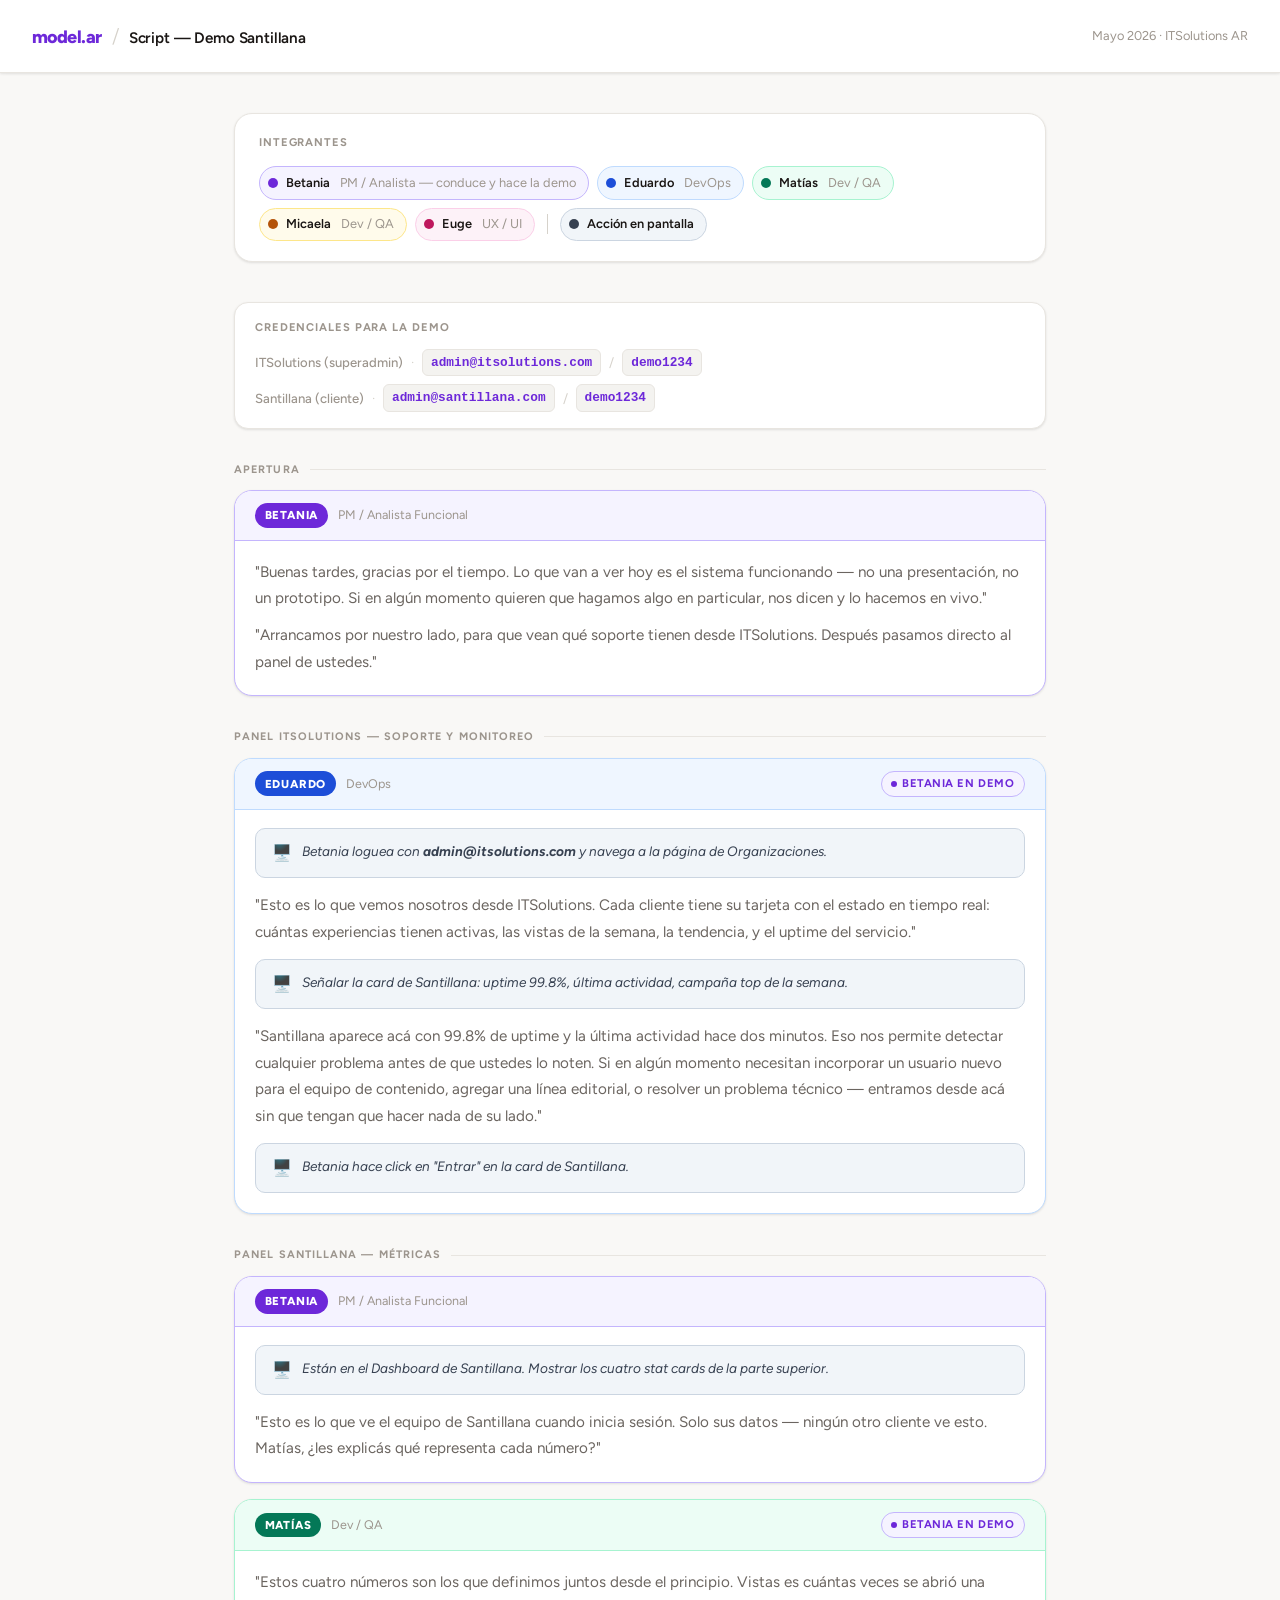
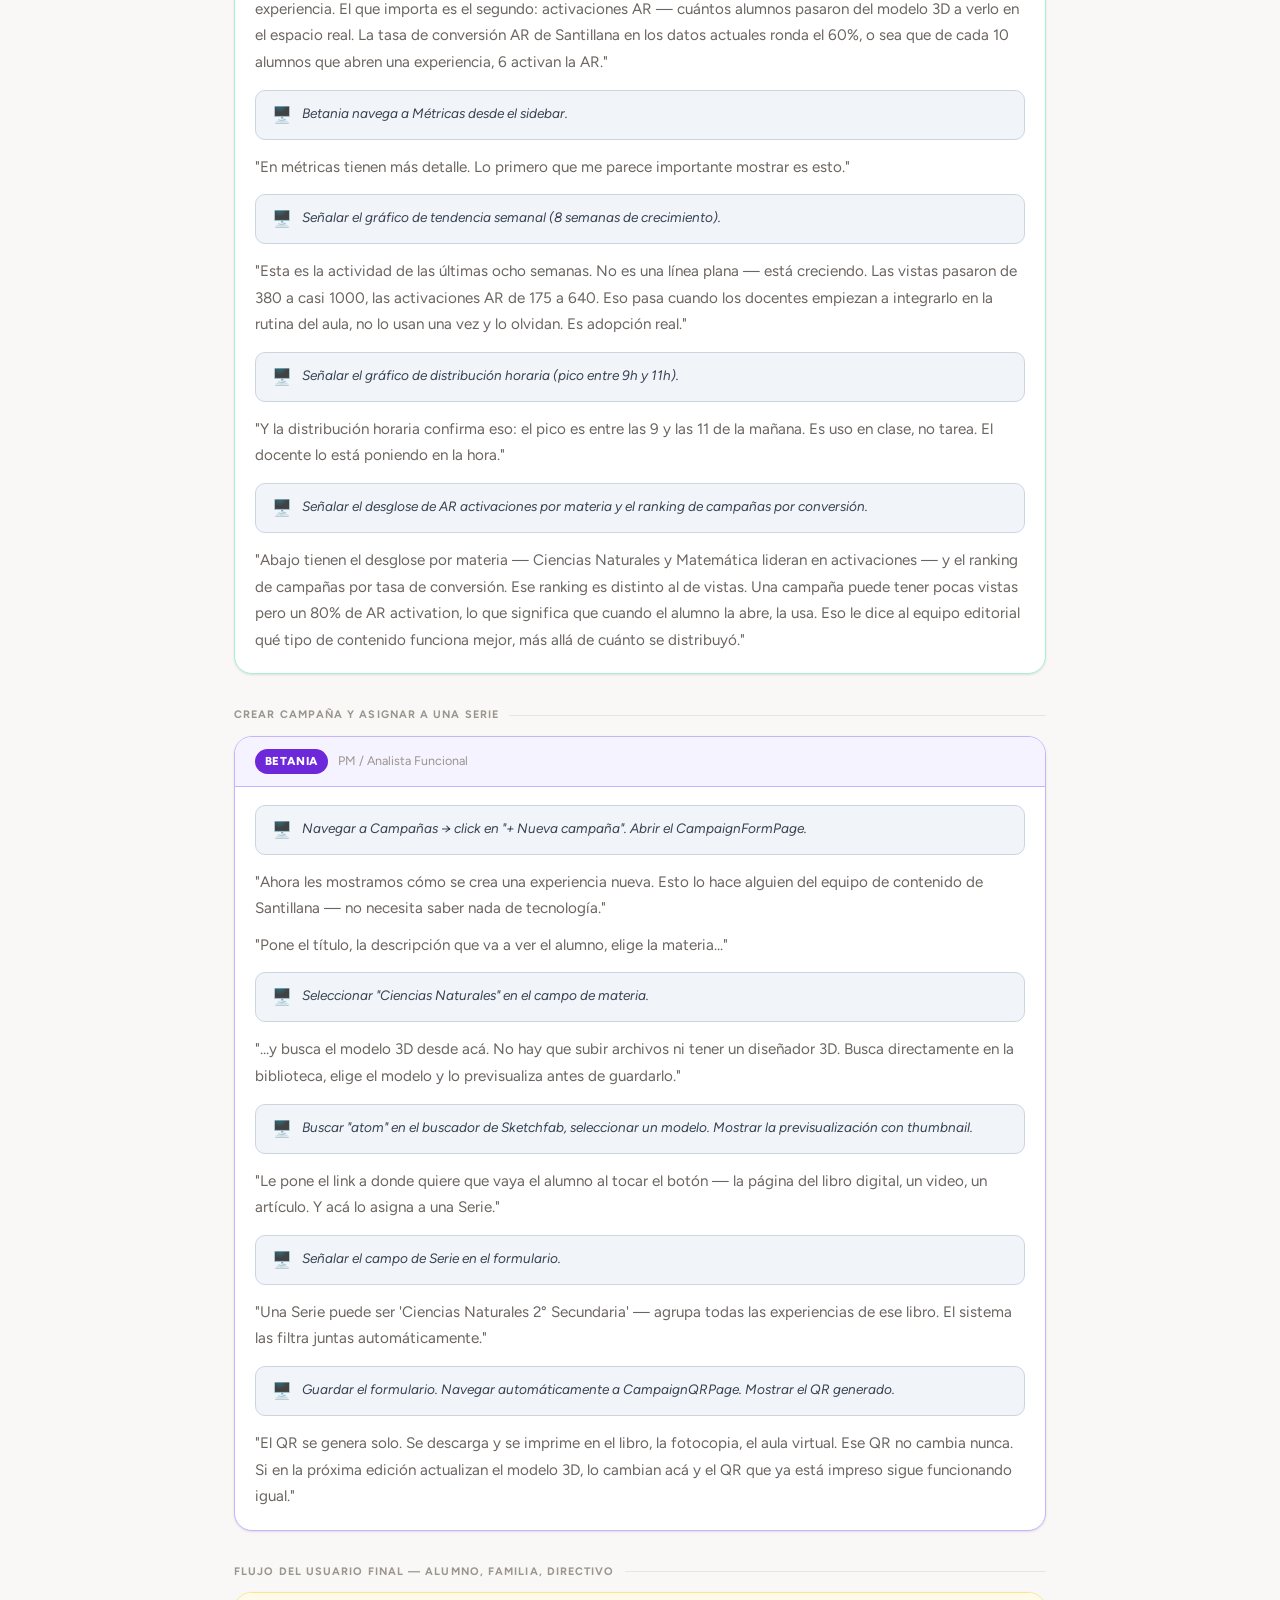
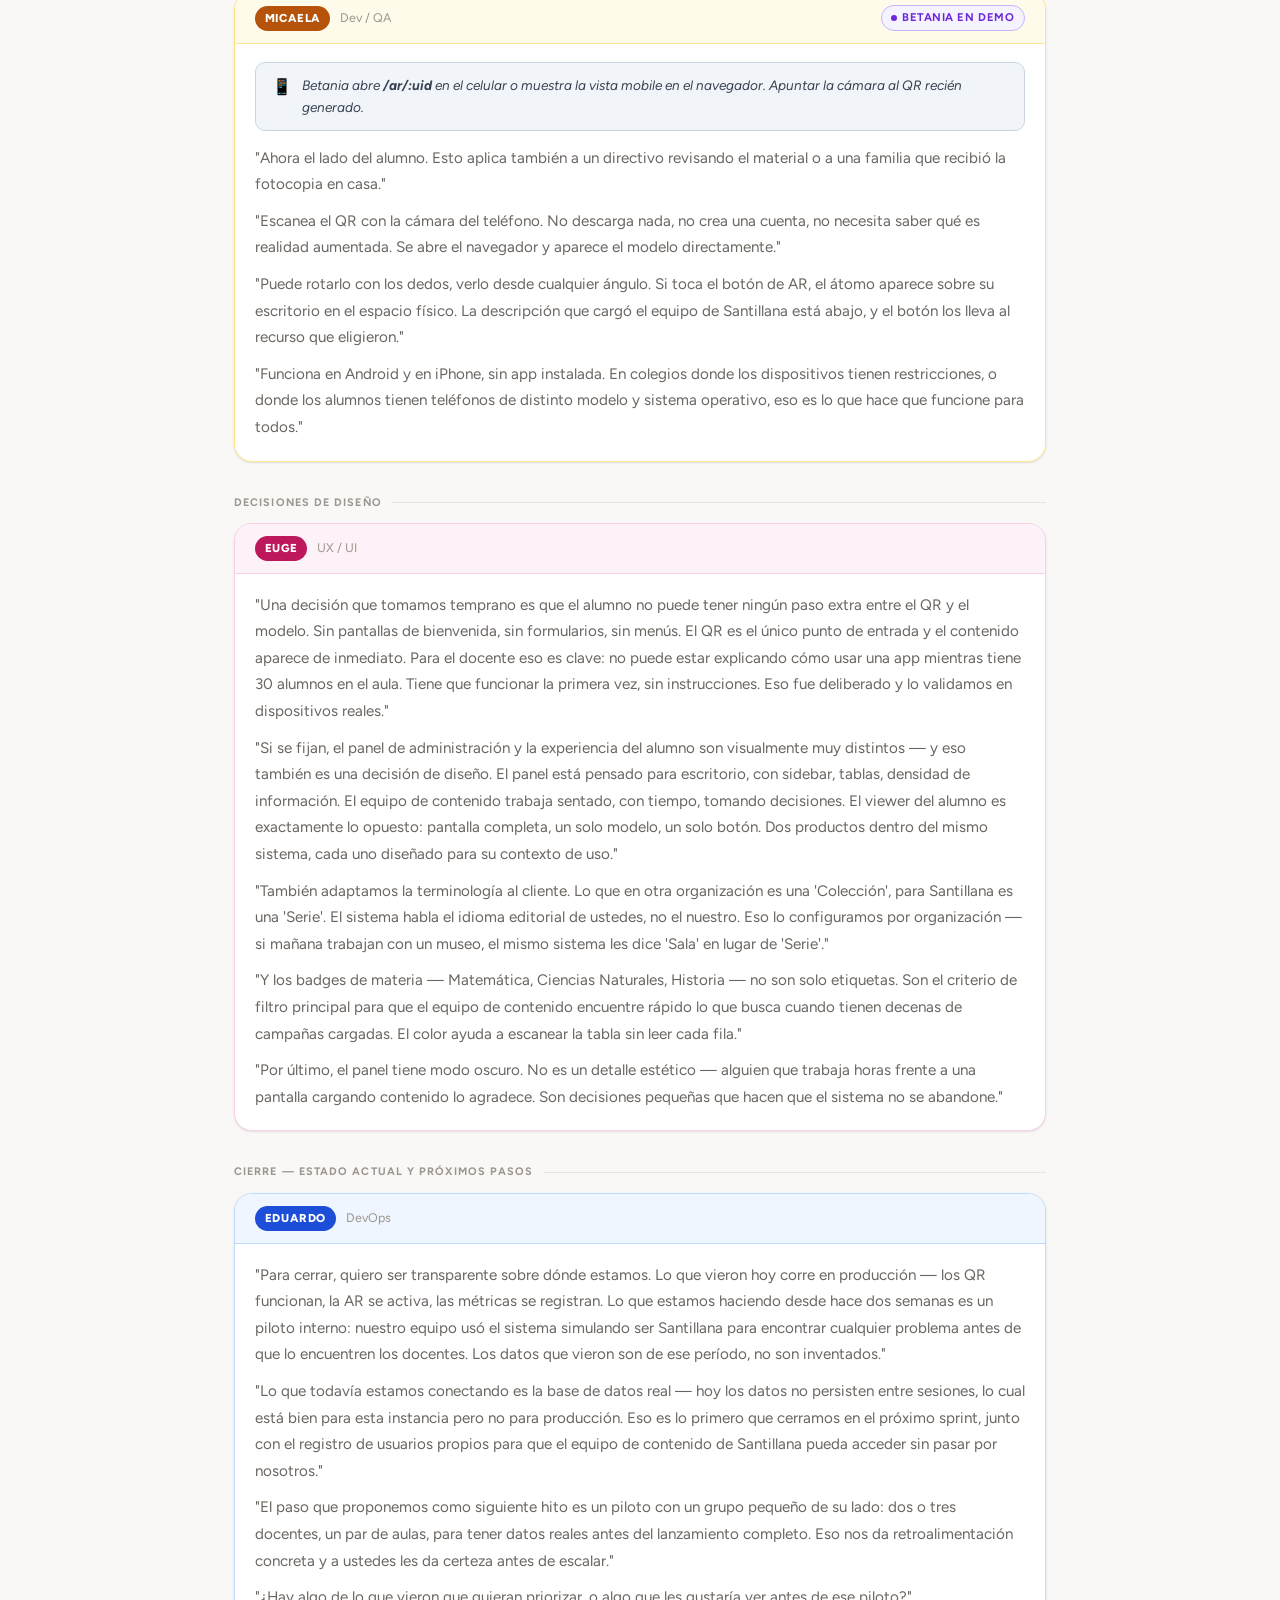
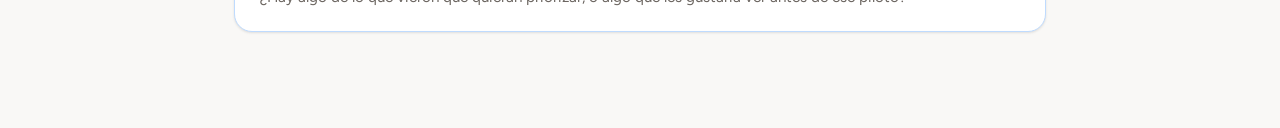
==== commit 0e003833: "docs: ampliar bloque de Matías con tendencia semanal y ranking de conversión Co-Authored-By: Claude " ====
--- a/index.html
+++ b/index.html
@@ -592,14 +592,28 @@
           <span class="demo-action__text">Betania navega a Métricas desde el sidebar.</span>
         </div>
         <div class="dialogue">
-          <p>"En métricas tienen más detalle. Lo que más me parece útil para el equipo editorial es esto."</p>
-        </div>
-        <div class="demo-action">
-          <span class="demo-action__icon">🖥️</span>
-          <span class="demo-action__text">Señalar el gráfico de distribución horaria (pico entre 9h y 11h) y luego el desglose de AR activaciones por materia.</span>
-        </div>
-        <div class="dialogue">
-          <p>"La distribución horaria de scans muestra que el pico es entre las 9 y las 11 de la mañana. Eso no es tarea — es uso en clase. El docente lo está integrando en la hora. Y abajo, el desglose por materia: Ciencias Naturales y Matemática lideran en activaciones. Ese dato le dice al equipo editorial dónde tiene más impacto poner el esfuerzo en la próxima edición, sin depender de encuestas."</p>
+          <p>"En métricas tienen más detalle. Lo primero que me parece importante mostrar es esto."</p>
+        </div>
+        <div class="demo-action">
+          <span class="demo-action__icon">🖥️</span>
+          <span class="demo-action__text">Señalar el gráfico de tendencia semanal (8 semanas de crecimiento).</span>
+        </div>
+        <div class="dialogue">
+          <p>"Esta es la actividad de las últimas ocho semanas. No es una línea plana — está creciendo. Las vistas pasaron de 380 a casi 1000, las activaciones AR de 175 a 640. Eso pasa cuando los docentes empiezan a integrarlo en la rutina del aula, no lo usan una vez y lo olvidan. Es adopción real."</p>
+        </div>
+        <div class="demo-action">
+          <span class="demo-action__icon">🖥️</span>
+          <span class="demo-action__text">Señalar el gráfico de distribución horaria (pico entre 9h y 11h).</span>
+        </div>
+        <div class="dialogue">
+          <p>"Y la distribución horaria confirma eso: el pico es entre las 9 y las 11 de la mañana. Es uso en clase, no tarea. El docente lo está poniendo en la hora."</p>
+        </div>
+        <div class="demo-action">
+          <span class="demo-action__icon">🖥️</span>
+          <span class="demo-action__text">Señalar el desglose de AR activaciones por materia y el ranking de campañas por conversión.</span>
+        </div>
+        <div class="dialogue">
+          <p>"Abajo tienen el desglose por materia — Ciencias Naturales y Matemática lideran en activaciones — y el ranking de campañas por tasa de conversión. Ese ranking es distinto al de vistas. Una campaña puede tener pocas vistas pero un 80% de AR activation, lo que significa que cuando el alumno la abre, la usa. Eso le dice al equipo editorial qué tipo de contenido funciona mejor, más allá de cuánto se distribuyó."</p>
         </div>
       </div>
     </div>
